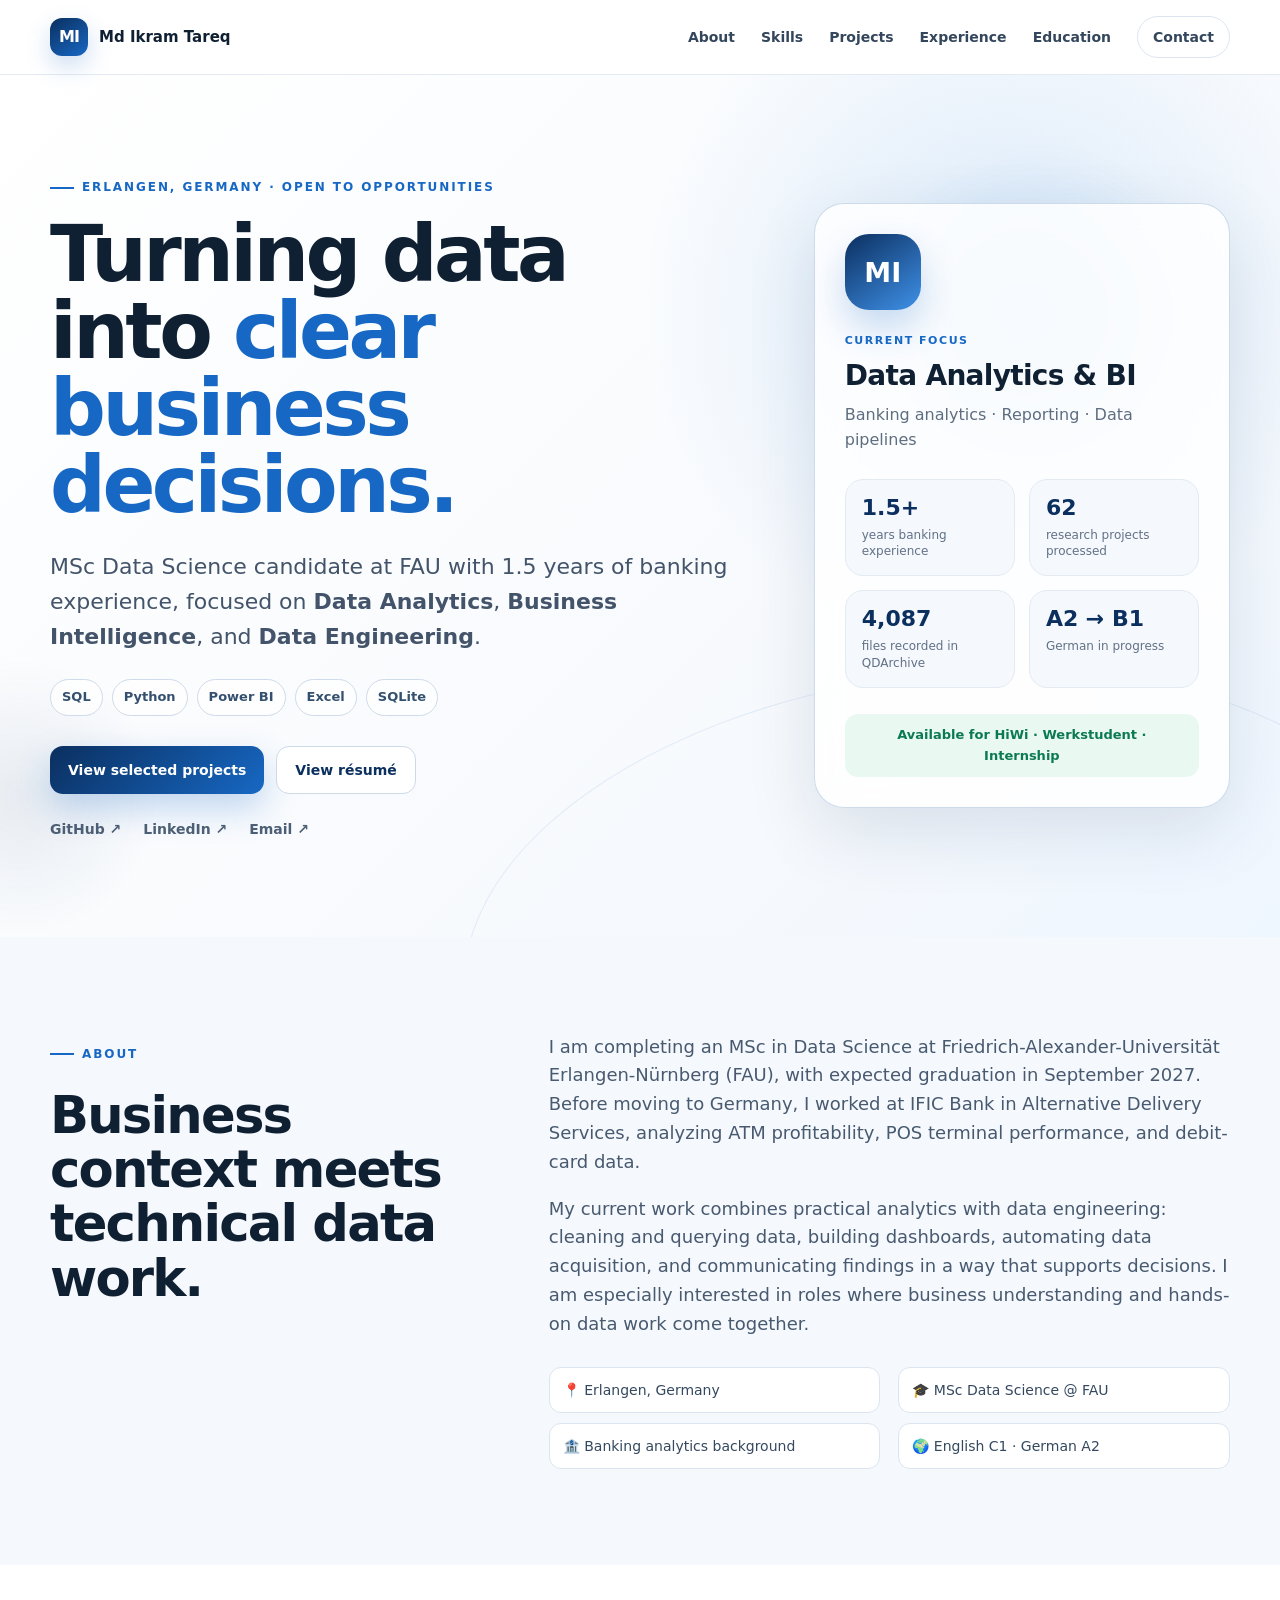
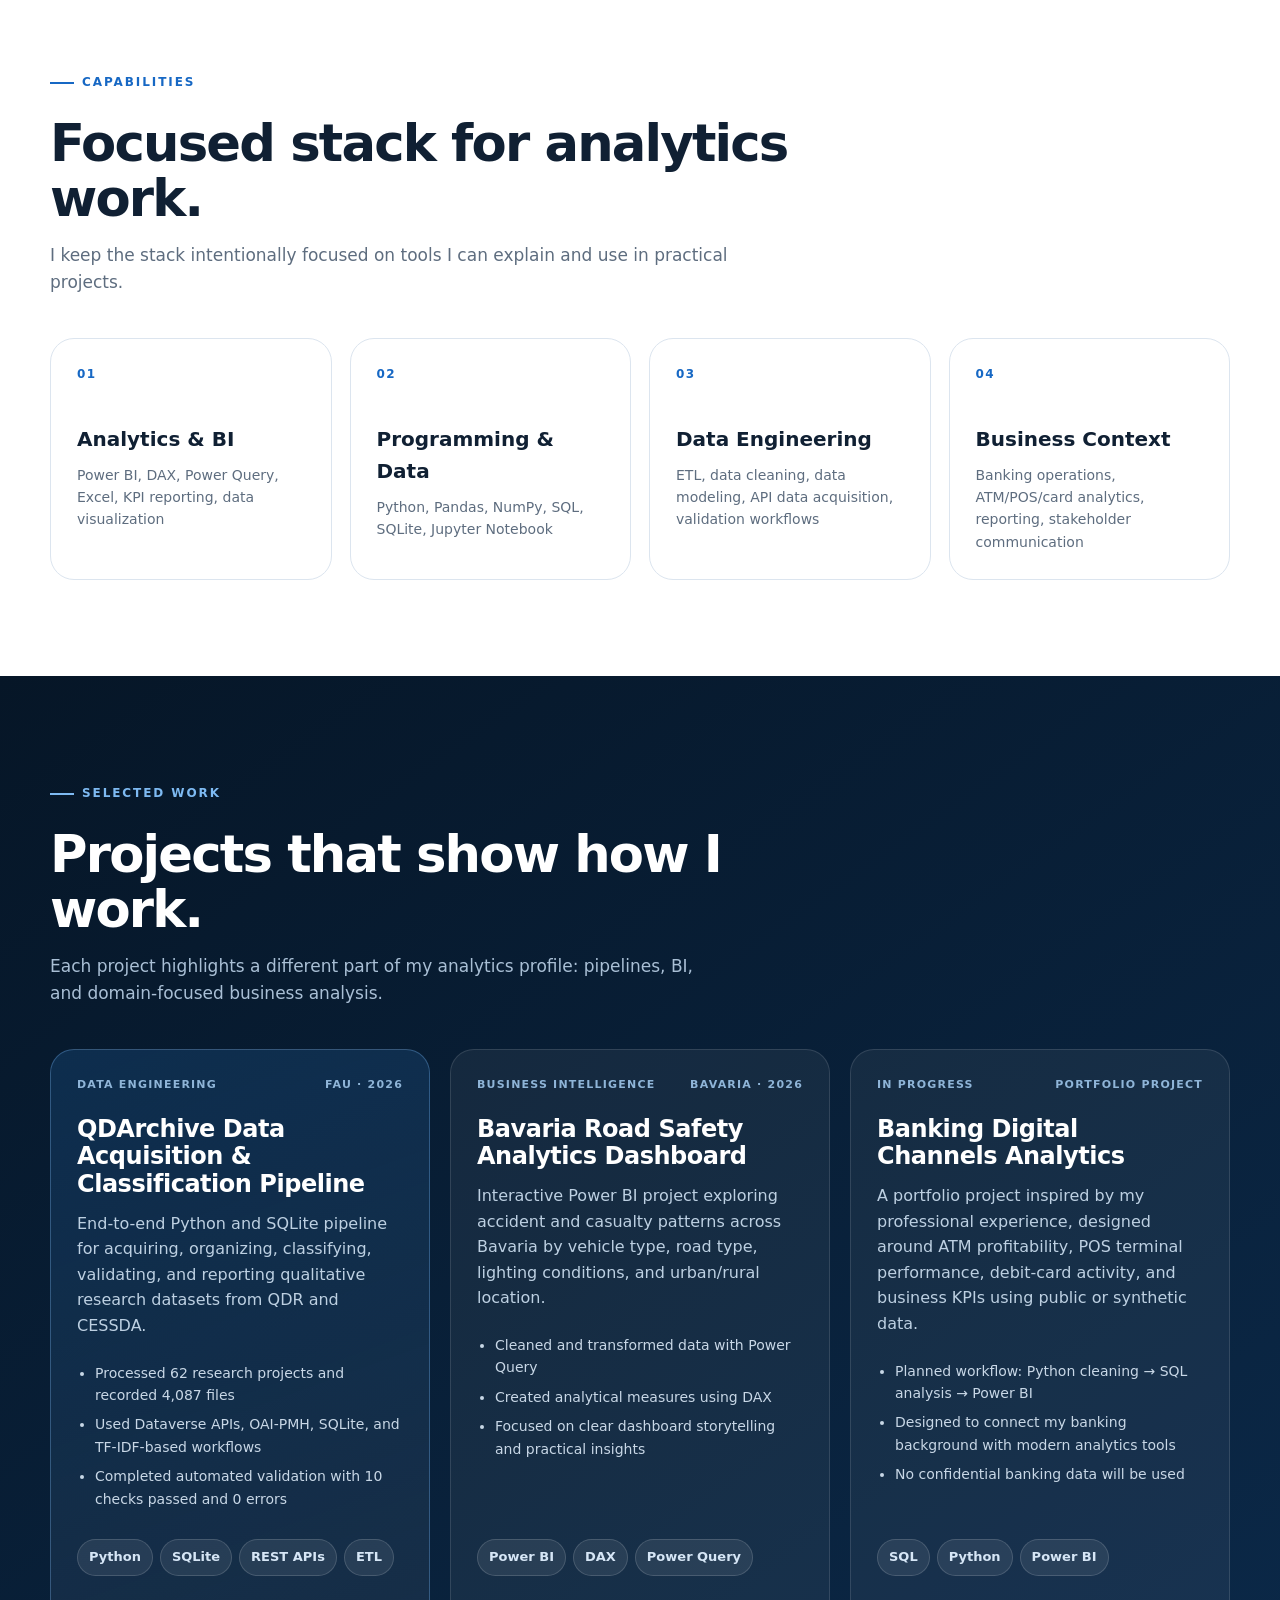
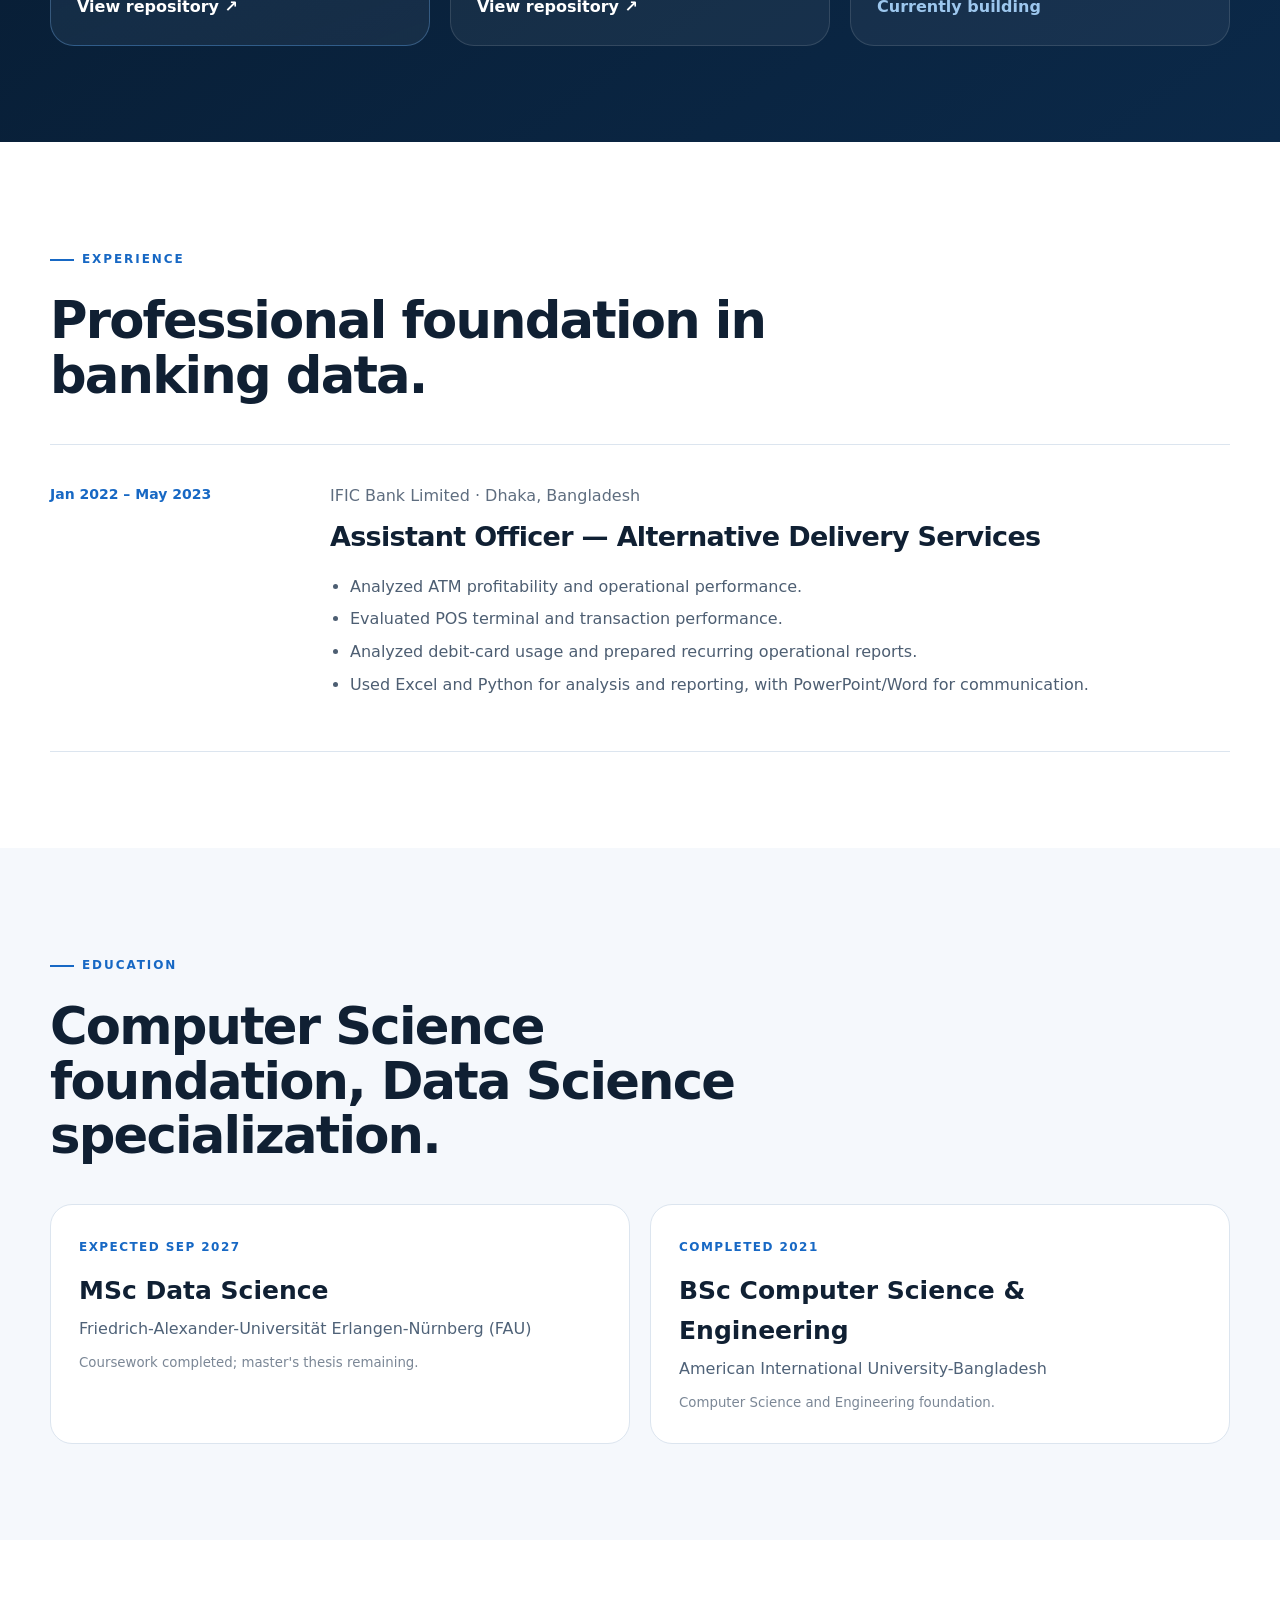
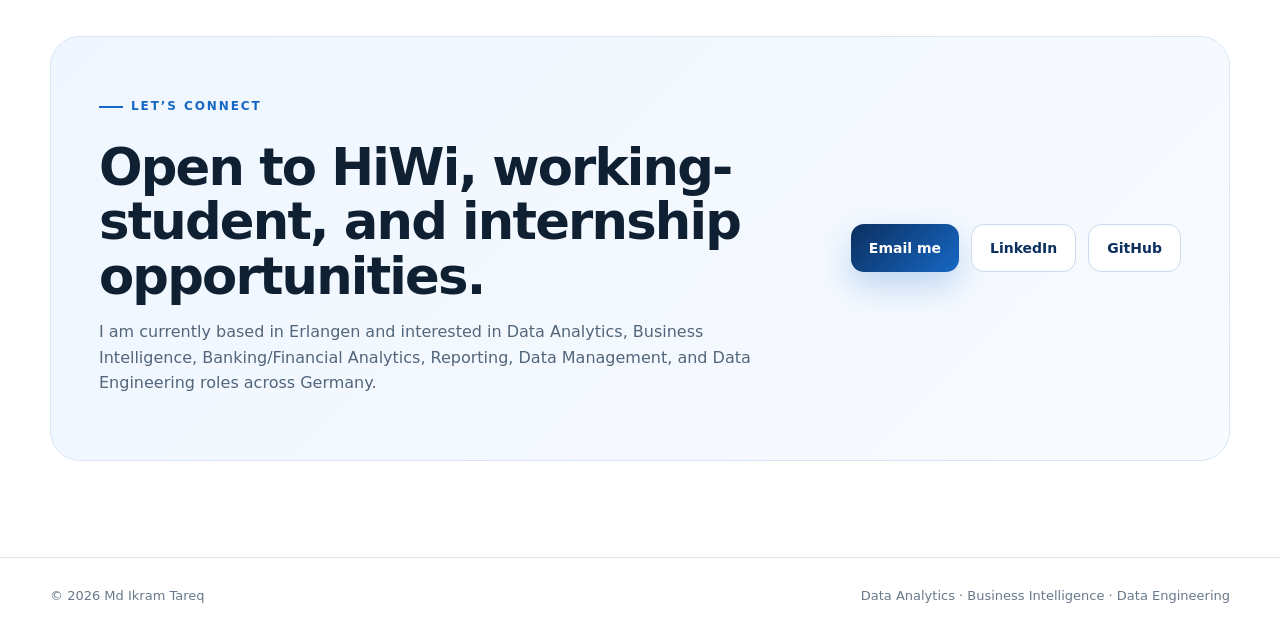
==== index.html @ 52c67f63 "Add files via upload" ====
<!doctype html>
<html lang="en">
<head>
  <meta charset="utf-8" />
  <meta name="viewport" content="width=device-width, initial-scale=1" />
  <meta name="theme-color" content="#0b3b78" />
  <meta name="description" content="Portfolio of Md Ikram Tareq — MSc Data Science candidate at FAU with banking analytics experience, focused on Data Analytics, Business Intelligence and Data Engineering." />
  <meta name="author" content="Md Ikram Tareq" />
  <meta name="keywords" content="Md Ikram Tareq, Data Analyst, Business Intelligence, Data Engineering, Power BI, Python, SQL, Banking Analytics, FAU Erlangen, Erlangen" />
  <meta property="og:title" content="Md Ikram Tareq | Data Analytics & Business Intelligence" />
  <meta property="og:description" content="MSc Data Science @ FAU | Banking analytics experience | SQL • Python • Power BI • Excel" />
  <meta property="og:type" content="website" />
  <meta property="og:image" content="assets/social-card.png" />
  <meta name="twitter:card" content="summary_large_image" />
  <meta name="twitter:title" content="Md Ikram Tareq | Data Analytics & Business Intelligence" />
  <meta name="twitter:description" content="MSc Data Science @ FAU | Banking analytics experience | SQL • Python • Power BI • Excel" />
  <title>Md Ikram Tareq | Data Analytics & Business Intelligence</title>
  <link rel="icon" href="assets/favicon.svg" type="image/svg+xml" />
  <link rel="stylesheet" href="styles.css" />
  <script type="application/ld+json">
  {
    "@context": "https://schema.org",
    "@type": "Person",
    "name": "Md Ikram Tareq",
    "jobTitle": "MSc Data Science Candidate",
    "address": {"@type":"PostalAddress","addressLocality":"Erlangen","addressCountry":"DE"},
    "alumniOf": [
      {"@type":"CollegeOrUniversity","name":"Friedrich-Alexander-Universität Erlangen-Nürnberg"},
      {"@type":"CollegeOrUniversity","name":"American International University-Bangladesh"}
    ],
    "sameAs": [
      "https://github.com/MD-IKRAM169",
      "https://www.linkedin.com/in/md-ikram-tareq-826168148/"
    ]
  }
  </script>
</head>
<body>
  <a class="skip-link" href="#main">Skip to content</a>

  <header class="site-header" id="top">
    <div class="container nav-wrap">
      <a class="brand" href="#top" aria-label="Home">
        <span class="brand-mark">MI</span>
        <span class="brand-text">Md Ikram Tareq</span>
      </a>
      <button class="menu-button" aria-expanded="false" aria-controls="site-nav" aria-label="Open navigation">Menu</button>
      <nav id="site-nav" class="site-nav" aria-label="Primary navigation">
        <a href="#about">About</a>
        <a href="#skills">Skills</a>
        <a href="#projects">Projects</a>
        <a href="#experience">Experience</a>
        <a href="#education">Education</a>
        <a class="nav-cta" href="#contact">Contact</a>
      </nav>
    </div>
  </header>

  <main id="main">
    <section class="hero section-pad">
      <div class="hero-orb hero-orb-one"></div>
      <div class="hero-orb hero-orb-two"></div>
      <div class="container hero-grid">
        <div class="hero-copy reveal">
          <div class="eyebrow">Erlangen, Germany · Open to opportunities</div>
          <h1>Turning data into <span class="accent-text">clear business decisions.</span></h1>
          <p class="hero-lead">
            MSc Data Science candidate at FAU with 1.5 years of banking experience, focused on
            <strong>Data Analytics</strong>, <strong>Business Intelligence</strong>, and <strong>Data Engineering</strong>.
          </p>
          <div class="hero-tags" aria-label="Core technologies">
            <span>SQL</span><span>Python</span><span>Power BI</span><span>Excel</span><span>SQLite</span>
          </div>
          <div class="hero-actions">
            <a class="button primary" href="#projects">View selected projects</a>
            <a class="button secondary" href="assets/MD_Ikram_Tareq_Resume.pdf" target="_blank" rel="noopener">View résumé</a>
          </div>
          <div class="hero-links">
            <a href="https://github.com/MD-IKRAM169" target="_blank" rel="noopener">GitHub ↗</a>
            <a href="https://www.linkedin.com/in/md-ikram-tareq-826168148/" target="_blank" rel="noopener">LinkedIn ↗</a>
            <a href="mailto:tareqmd783@gmail.com">Email ↗</a>
          </div>
        </div>

        <aside class="hero-card reveal" aria-label="Profile summary">
          <div class="monogram" aria-hidden="true">MI</div>
          <div>
            <p class="mini-label">Current focus</p>
            <h2>Data Analytics & BI</h2>
            <p>Banking analytics · Reporting · Data pipelines</p>
          </div>
          <div class="mini-grid">
            <div><span class="mini-number">1.5+</span><span>years banking experience</span></div>
            <div><span class="mini-number">62</span><span>research projects processed</span></div>
            <div><span class="mini-number">4,087</span><span>files recorded in QDArchive</span></div>
            <div><span class="mini-number">A2 → B1</span><span>German in progress</span></div>
          </div>
          <div class="availability">Available for HiWi · Werkstudent · Internship</div>
        </aside>
      </div>
    </section>

    <section id="about" class="section-pad section-soft">
      <div class="container split-grid">
        <div class="section-intro reveal">
          <p class="section-kicker">About</p>
          <h2>Business context meets technical data work.</h2>
        </div>
        <div class="about-copy reveal">
          <p>
            I am completing an MSc in Data Science at Friedrich-Alexander-Universität Erlangen-Nürnberg (FAU),
            with expected graduation in September 2027. Before moving to Germany, I worked at IFIC Bank in
            Alternative Delivery Services, analyzing ATM profitability, POS terminal performance, and debit-card data.
          </p>
          <p>
            My current work combines practical analytics with data engineering: cleaning and querying data,
            building dashboards, automating data acquisition, and communicating findings in a way that supports decisions.
            I am especially interested in roles where business understanding and hands-on data work come together.
          </p>
          <div class="about-points">
            <span>📍 Erlangen, Germany</span>
            <span>🎓 MSc Data Science @ FAU</span>
            <span>🏦 Banking analytics background</span>
            <span>🌍 English C1 · German A2</span>
          </div>
        </div>
      </div>
    </section>

    <section id="skills" class="section-pad">
      <div class="container">
        <div class="section-heading reveal">
          <p class="section-kicker">Capabilities</p>
          <h2>Focused stack for analytics work.</h2>
          <p>I keep the stack intentionally focused on tools I can explain and use in practical projects.</p>
        </div>
        <div class="skill-grid">
          <article class="skill-card reveal">
            <div class="skill-icon">01</div>
            <h3>Analytics & BI</h3>
            <p>Power BI, DAX, Power Query, Excel, KPI reporting, data visualization</p>
          </article>
          <article class="skill-card reveal">
            <div class="skill-icon">02</div>
            <h3>Programming & Data</h3>
            <p>Python, Pandas, NumPy, SQL, SQLite, Jupyter Notebook</p>
          </article>
          <article class="skill-card reveal">
            <div class="skill-icon">03</div>
            <h3>Data Engineering</h3>
            <p>ETL, data cleaning, data modeling, API data acquisition, validation workflows</p>
          </article>
          <article class="skill-card reveal">
            <div class="skill-icon">04</div>
            <h3>Business Context</h3>
            <p>Banking operations, ATM/POS/card analytics, reporting, stakeholder communication</p>
          </article>
        </div>
      </div>
    </section>

    <section id="projects" class="section-pad section-dark">
      <div class="container">
        <div class="section-heading light reveal">
          <p class="section-kicker">Selected work</p>
          <h2>Projects that show how I work.</h2>
          <p>Each project highlights a different part of my analytics profile: pipelines, BI, and domain-focused business analysis.</p>
        </div>
        <div class="project-grid">
          <article class="project-card featured reveal">
            <div class="project-topline"><span>Data Engineering</span><span>FAU · 2026</span></div>
            <h3>QDArchive Data Acquisition & Classification Pipeline</h3>
            <p>
              End-to-end Python and SQLite pipeline for acquiring, organizing, classifying, validating,
              and reporting qualitative research datasets from QDR and CESSDA.
            </p>
            <ul>
              <li>Processed 62 research projects and recorded 4,087 files</li>
              <li>Used Dataverse APIs, OAI-PMH, SQLite, and TF-IDF-based workflows</li>
              <li>Completed automated validation with 10 checks passed and 0 errors</li>
            </ul>
            <div class="tech-row"><span>Python</span><span>SQLite</span><span>REST APIs</span><span>ETL</span></div>
            <a class="project-link" href="https://github.com/MD-IKRAM169/Seeding-QDArchive_23158587" target="_blank" rel="noopener">View repository ↗</a>
          </article>

          <article class="project-card reveal">
            <div class="project-topline"><span>Business Intelligence</span><span>Bavaria · 2026</span></div>
            <h3>Bavaria Road Safety Analytics Dashboard</h3>
            <p>
              Interactive Power BI project exploring accident and casualty patterns across Bavaria by vehicle type,
              road type, lighting conditions, and urban/rural location.
            </p>
            <ul>
              <li>Cleaned and transformed data with Power Query</li>
              <li>Created analytical measures using DAX</li>
              <li>Focused on clear dashboard storytelling and practical insights</li>
            </ul>
            <div class="tech-row"><span>Power BI</span><span>DAX</span><span>Power Query</span></div>
            <a class="project-link" href="https://github.com/MD-IKRAM169/Bavaria-Road-Safety-Analytics-Dashboard" target="_blank" rel="noopener">View repository ↗</a>
          </article>

          <article class="project-card reveal">
            <div class="project-topline"><span>In progress</span><span>Portfolio project</span></div>
            <h3>Banking Digital Channels Analytics</h3>
            <p>
              A portfolio project inspired by my professional experience, designed around ATM profitability,
              POS terminal performance, debit-card activity, and business KPIs using public or synthetic data.
            </p>
            <ul>
              <li>Planned workflow: Python cleaning → SQL analysis → Power BI</li>
              <li>Designed to connect my banking background with modern analytics tools</li>
              <li>No confidential banking data will be used</li>
            </ul>
            <div class="tech-row"><span>SQL</span><span>Python</span><span>Power BI</span></div>
            <span class="project-status">Currently building</span>
          </article>
        </div>
      </div>
    </section>

    <section id="experience" class="section-pad">
      <div class="container">
        <div class="section-heading reveal">
          <p class="section-kicker">Experience</p>
          <h2>Professional foundation in banking data.</h2>
        </div>
        <div class="timeline">
          <article class="timeline-item reveal">
            <div class="timeline-date">Jan 2022 – May 2023</div>
            <div class="timeline-content">
              <p class="timeline-company">IFIC Bank Limited · Dhaka, Bangladesh</p>
              <h3>Assistant Officer — Alternative Delivery Services</h3>
              <ul>
                <li>Analyzed ATM profitability and operational performance.</li>
                <li>Evaluated POS terminal and transaction performance.</li>
                <li>Analyzed debit-card usage and prepared recurring operational reports.</li>
                <li>Used Excel and Python for analysis and reporting, with PowerPoint/Word for communication.</li>
              </ul>
            </div>
          </article>
        </div>
      </div>
    </section>

    <section id="education" class="section-pad section-soft">
      <div class="container">
        <div class="section-heading reveal">
          <p class="section-kicker">Education</p>
          <h2>Computer Science foundation, Data Science specialization.</h2>
        </div>
        <div class="education-grid">
          <article class="education-card reveal">
            <span class="edu-year">Expected Sep 2027</span>
            <h3>MSc Data Science</h3>
            <p>Friedrich-Alexander-Universität Erlangen-Nürnberg (FAU)</p>
            <small>Coursework completed; master's thesis remaining.</small>
          </article>
          <article class="education-card reveal">
            <span class="edu-year">Completed 2021</span>
            <h3>BSc Computer Science & Engineering</h3>
            <p>American International University-Bangladesh</p>
            <small>Computer Science and Engineering foundation.</small>
          </article>
        </div>
      </div>
    </section>

    <section id="contact" class="section-pad contact-section">
      <div class="container contact-card reveal">
        <div>
          <p class="section-kicker">Let’s connect</p>
          <h2>Open to HiWi, working-student, and internship opportunities.</h2>
          <p>
            I am currently based in Erlangen and interested in Data Analytics, Business Intelligence,
            Banking/Financial Analytics, Reporting, Data Management, and Data Engineering roles across Germany.
          </p>
        </div>
        <div class="contact-actions">
          <a class="button primary" href="mailto:tareqmd783@gmail.com">Email me</a>
          <a class="button secondary" href="https://www.linkedin.com/in/md-ikram-tareq-826168148/" target="_blank" rel="noopener">LinkedIn</a>
          <a class="button secondary" href="https://github.com/MD-IKRAM169" target="_blank" rel="noopener">GitHub</a>
        </div>
      </div>
    </section>
  </main>

  <footer class="site-footer">
    <div class="container footer-wrap">
      <span>© <span id="year"></span> Md Ikram Tareq</span>
      <span>Data Analytics · Business Intelligence · Data Engineering</span>
    </div>
  </footer>

  <script src="script.js"></script>
</body>
</html>
---- styles.css ----
:root {
  --navy: #0b2f5f;
  --blue: #1768c4;
  --blue-2: #3f91e8;
  --ink: #102033;
  --muted: #5e6d7f;
  --line: #dce5ef;
  --soft: #f5f8fc;
  --white: #ffffff;
  --dark: #071a2e;
  --dark-2: #0d2745;
  --success: #0b7a53;
  --shadow: 0 24px 70px rgba(19, 53, 91, 0.12);
  --radius: 24px;
  --container: 1180px;
}

* { box-sizing: border-box; }
html { scroll-behavior: smooth; }
body {
  margin: 0;
  color: var(--ink);
  background: var(--white);
  font-family: Inter, ui-sans-serif, system-ui, -apple-system, BlinkMacSystemFont, "Segoe UI", sans-serif;
  line-height: 1.6;
  -webkit-font-smoothing: antialiased;
}
a { color: inherit; }
img { max-width: 100%; }
button, a { -webkit-tap-highlight-color: transparent; }

.skip-link {
  position: fixed;
  left: 12px;
  top: -80px;
  z-index: 9999;
  background: var(--dark);
  color: white;
  padding: 10px 14px;
  border-radius: 8px;
  text-decoration: none;
}
.skip-link:focus { top: 12px; }

.container {
  width: min(var(--container), calc(100% - 40px));
  margin: 0 auto;
}
.section-pad { padding: 96px 0; }
.section-soft { background: var(--soft); }
.section-dark { background: linear-gradient(145deg, #061627 0%, #0b2949 100%); color: white; }

.site-header {
  position: sticky;
  top: 0;
  z-index: 100;
  background: rgba(255,255,255,.88);
  backdrop-filter: blur(18px);
  border-bottom: 1px solid rgba(220,229,239,.78);
}
.nav-wrap {
  min-height: 74px;
  display: flex;
  align-items: center;
  justify-content: space-between;
  gap: 28px;
}
.brand { display: inline-flex; align-items: center; gap: 11px; text-decoration: none; font-weight: 760; }
.brand-mark {
  width: 38px;
  height: 38px;
  display: grid;
  place-items: center;
  color: white;
  border-radius: 12px;
  background: linear-gradient(145deg, var(--navy), var(--blue));
  box-shadow: 0 10px 24px rgba(23,104,196,.22);
  letter-spacing: -1px;
}
.brand-text { font-size: 15px; }
.site-nav { display: flex; align-items: center; gap: 26px; }
.site-nav a { text-decoration: none; font-size: 14px; font-weight: 650; color: #33465c; }
.site-nav a:hover { color: var(--blue); }
.nav-cta { border: 1px solid var(--line); border-radius: 999px; padding: 9px 15px; background: white; }
.menu-button { display: none; }

.hero {
  min-height: 690px;
  display: flex;
  align-items: center;
  position: relative;
  overflow: hidden;
  background:
    radial-gradient(circle at 78% 26%, rgba(83,158,230,.18), transparent 30%),
    linear-gradient(135deg, #ffffff 0%, #f6f9fd 72%, #eef6ff 100%);
}
.hero::after {
  content: "";
  position: absolute;
  inset: auto -10% -260px 36%;
  height: 520px;
  border-radius: 50%;
  border: 1px solid rgba(23,104,196,.10);
  transform: rotate(-8deg);
}
.hero-orb { position: absolute; border-radius: 999px; filter: blur(1px); pointer-events: none; }
.hero-orb-one { width: 380px; height: 380px; right: 4%; top: 6%; background: radial-gradient(circle, rgba(49,137,224,.12), transparent 65%); }
.hero-orb-two { width: 280px; height: 280px; left: -120px; bottom: 0; background: radial-gradient(circle, rgba(11,47,95,.08), transparent 70%); }
.hero-grid { display: grid; grid-template-columns: minmax(0, 1.25fr) minmax(320px, .75fr); gap: 70px; align-items: center; position: relative; z-index: 2; }
.eyebrow, .section-kicker {
  display: inline-flex;
  align-items: center;
  gap: 8px;
  color: var(--blue);
  text-transform: uppercase;
  letter-spacing: .16em;
  font-size: 12px;
  font-weight: 800;
}
.eyebrow::before, .section-kicker::before {
  content: "";
  width: 24px;
  height: 2px;
  background: currentColor;
}
.hero h1 {
  font-size: clamp(46px, 6.1vw, 84px);
  line-height: .99;
  letter-spacing: -.045em;
  margin: 18px 0 24px;
  max-width: 850px;
}
.accent-text { color: var(--blue); }
.hero-lead { font-size: clamp(18px, 2vw, 22px); color: #43546a; max-width: 780px; margin: 0 0 25px; }
.hero-tags { display: flex; flex-wrap: wrap; gap: 9px; margin: 0 0 30px; }
.hero-tags span, .tech-row span {
  border: 1px solid #cfdbea;
  background: rgba(255,255,255,.78);
  color: #34506f;
  padding: 7px 11px;
  border-radius: 999px;
  font-size: 13px;
  font-weight: 700;
}
.hero-actions, .contact-actions { display: flex; flex-wrap: wrap; gap: 12px; }
.button {
  display: inline-flex;
  align-items: center;
  justify-content: center;
  min-height: 48px;
  padding: 0 18px;
  border-radius: 13px;
  text-decoration: none;
  font-weight: 760;
  font-size: 14px;
  transition: transform .2s ease, box-shadow .2s ease, background .2s ease;
}
.button:hover { transform: translateY(-2px); }
.button.primary { background: linear-gradient(135deg, var(--navy), var(--blue)); color: white; box-shadow: 0 14px 34px rgba(23,104,196,.26); }
.button.secondary { background: white; color: var(--navy); border: 1px solid #ccdae9; }
.hero-links { display: flex; flex-wrap: wrap; gap: 22px; margin-top: 24px; }
.hero-links a { color: #4c5f75; text-decoration: none; font-size: 14px; font-weight: 700; }
.hero-links a:hover { color: var(--blue); }

.hero-card {
  background: rgba(255,255,255,.84);
  border: 1px solid rgba(202,217,233,.95);
  border-radius: 30px;
  padding: 30px;
  box-shadow: var(--shadow);
  backdrop-filter: blur(18px);
}
.monogram {
  width: 76px;
  height: 76px;
  border-radius: 24px;
  display: grid;
  place-items: center;
  color: white;
  font-size: 27px;
  font-weight: 850;
  background: linear-gradient(145deg, var(--navy), var(--blue-2));
  box-shadow: 0 18px 36px rgba(23,104,196,.24);
  margin-bottom: 22px;
}
.mini-label { color: var(--blue); text-transform: uppercase; letter-spacing: .14em; font-size: 11px; font-weight: 820; margin: 0; }
.hero-card h2 { font-size: 28px; letter-spacing: -.025em; margin: 4px 0 3px; }
.hero-card > div > p:not(.mini-label) { margin: 0; color: var(--muted); }
.mini-grid { display: grid; grid-template-columns: 1fr 1fr; gap: 14px; margin: 26px 0; }
.mini-grid > div { padding: 16px; border-radius: 18px; background: #f5f8fc; border: 1px solid #e3eaf2; }
.mini-number { display: block; color: var(--navy); font-size: 22px; font-weight: 850; line-height: 1.1; margin-bottom: 7px; }
.mini-grid span:last-child { display: block; color: #617186; font-size: 12px; line-height: 1.35; }
.availability { padding: 11px 14px; border-radius: 13px; background: #eaf8f2; color: var(--success); font-size: 13px; font-weight: 760; text-align: center; }

.split-grid { display: grid; grid-template-columns: .75fr 1.25fr; gap: 90px; align-items: start; }
.section-intro h2, .section-heading h2, .contact-card h2 {
  font-size: clamp(34px, 4vw, 54px);
  line-height: 1.06;
  letter-spacing: -.035em;
  margin: 12px 0 0;
}
.about-copy { font-size: 18px; color: #485a70; }
.about-copy p { margin: 0 0 18px; }
.about-points { display: grid; grid-template-columns: 1fr 1fr; gap: 10px 18px; margin-top: 28px; }
.about-points span { padding: 11px 13px; background: white; border: 1px solid var(--line); border-radius: 12px; color: #34485f; font-size: 14px; }

.section-heading { max-width: 760px; margin-bottom: 42px; }
.section-heading > p:not(.section-kicker) { color: var(--muted); font-size: 17px; max-width: 680px; }
.section-heading.light > p:not(.section-kicker) { color: #a9bfd5; }
.section-heading.light .section-kicker { color: #7ebaf2; }
.skill-grid { display: grid; grid-template-columns: repeat(4, 1fr); gap: 18px; }
.skill-card { padding: 26px; border: 1px solid var(--line); border-radius: var(--radius); background: white; transition: transform .22s ease, box-shadow .22s ease; }
.skill-card:hover { transform: translateY(-5px); box-shadow: 0 18px 42px rgba(32,67,105,.10); }
.skill-icon { color: var(--blue); font-size: 12px; font-weight: 850; letter-spacing: .12em; margin-bottom: 38px; }
.skill-card h3 { margin: 0 0 9px; font-size: 20px; }
.skill-card p { margin: 0; color: var(--muted); font-size: 14px; }

.project-grid { display: grid; grid-template-columns: repeat(3, 1fr); gap: 20px; }
.project-card { display: flex; flex-direction: column; min-height: 540px; background: rgba(255,255,255,.055); border: 1px solid rgba(255,255,255,.12); border-radius: 24px; padding: 26px; }
.project-card.featured { background: linear-gradient(160deg, rgba(35,110,184,.23), rgba(255,255,255,.055)); border-color: rgba(121,184,244,.32); }
.project-topline { display: flex; justify-content: space-between; gap: 20px; color: #8fb5d8; font-size: 11px; text-transform: uppercase; letter-spacing: .11em; font-weight: 800; }
.project-card h3 { font-size: 24px; line-height: 1.15; letter-spacing: -.02em; margin: 22px 0 12px; }
.project-card p { color: #bdd0e2; margin: 0 0 16px; }
.project-card ul { padding-left: 18px; color: #c8d7e6; margin: 0 0 22px; font-size: 14px; }
.project-card li { margin: 7px 0; }
.tech-row { display: flex; flex-wrap: wrap; gap: 7px; margin-top: auto; margin-bottom: 18px; }
.tech-row span { background: rgba(255,255,255,.08); color: #d6e6f6; border-color: rgba(255,255,255,.15); }
.project-link { color: white; font-weight: 800; text-decoration: none; }
.project-link:hover { color: #86c3ff; }
.project-status { color: #9dc7ee; font-weight: 750; }

.timeline { border-top: 1px solid var(--line); }
.timeline-item { display: grid; grid-template-columns: 230px 1fr; gap: 50px; padding: 38px 0; border-bottom: 1px solid var(--line); }
.timeline-date { color: var(--blue); font-weight: 800; font-size: 14px; }
.timeline-company { color: var(--muted); margin: 0 0 6px; }
.timeline-content h3 { font-size: 27px; margin: 0 0 14px; letter-spacing: -.025em; }
.timeline-content ul { color: #4d5e72; padding-left: 20px; }
.timeline-content li { margin: 7px 0; }

.education-grid { display: grid; grid-template-columns: 1fr 1fr; gap: 20px; }
.education-card { padding: 28px; border-radius: 22px; border: 1px solid var(--line); background: white; }
.edu-year { color: var(--blue); font-size: 12px; text-transform: uppercase; letter-spacing: .12em; font-weight: 850; }
.education-card h3 { font-size: 25px; margin: 12px 0 5px; }
.education-card p { margin: 0 0 8px; color: #4f6278; }
.education-card small { color: #7b8796; }

.contact-section { background: white; }
.contact-card { display: grid; grid-template-columns: 1.3fr .7fr; gap: 50px; align-items: center; padding: 48px; border-radius: 30px; background: linear-gradient(135deg, #eff6ff 0%, #f8fbff 100%); border: 1px solid #d8e6f5; }
.contact-card p:not(.section-kicker) { color: #52657a; max-width: 760px; }
.contact-actions { justify-content: flex-end; }

.site-footer { border-top: 1px solid var(--line); padding: 28px 0; color: #69798a; font-size: 13px; }
.footer-wrap { display: flex; justify-content: space-between; gap: 20px; }

.reveal { opacity: 0; transform: translateY(18px); transition: opacity .65s ease, transform .65s ease; }
.reveal.visible { opacity: 1; transform: translateY(0); }

@media (prefers-reduced-motion: reduce) {
  html { scroll-behavior: auto; }
  .reveal { opacity: 1; transform: none; transition: none; }
  .button, .skill-card { transition: none; }
}

@media (max-width: 980px) {
  .hero { min-height: auto; }
  .hero-grid, .split-grid, .contact-card { grid-template-columns: 1fr; }
  .hero-grid { gap: 42px; }
  .split-grid { gap: 30px; }
  .skill-grid { grid-template-columns: 1fr 1fr; }
  .project-grid { grid-template-columns: 1fr; }
  .project-card { min-height: auto; }
  .timeline-item { grid-template-columns: 1fr; gap: 8px; }
  .contact-actions { justify-content: flex-start; }
}

@media (max-width: 780px) {
  .section-pad { padding: 72px 0; }
  .brand-text { display: none; }
  .menu-button {
    display: inline-flex;
    border: 1px solid var(--line);
    background: white;
    color: var(--navy);
    border-radius: 11px;
    padding: 9px 12px;
    font-weight: 750;
  }
  .site-nav {
    position: absolute;
    top: 74px;
    left: 20px;
    right: 20px;
    display: none;
    flex-direction: column;
    align-items: stretch;
    gap: 0;
    background: white;
    border: 1px solid var(--line);
    border-radius: 18px;
    box-shadow: var(--shadow);
    padding: 9px;
  }
  .site-nav.open { display: flex; }
  .site-nav a { padding: 11px 12px; }
  .nav-cta { border: 0; background: #f1f6fb; }
  .hero h1 { font-size: clamp(44px, 14vw, 68px); }
  .mini-grid, .about-points, .education-grid { grid-template-columns: 1fr; }
  .skill-grid { grid-template-columns: 1fr; }
  .contact-card { padding: 32px 24px; }
  .footer-wrap { flex-direction: column; }
}
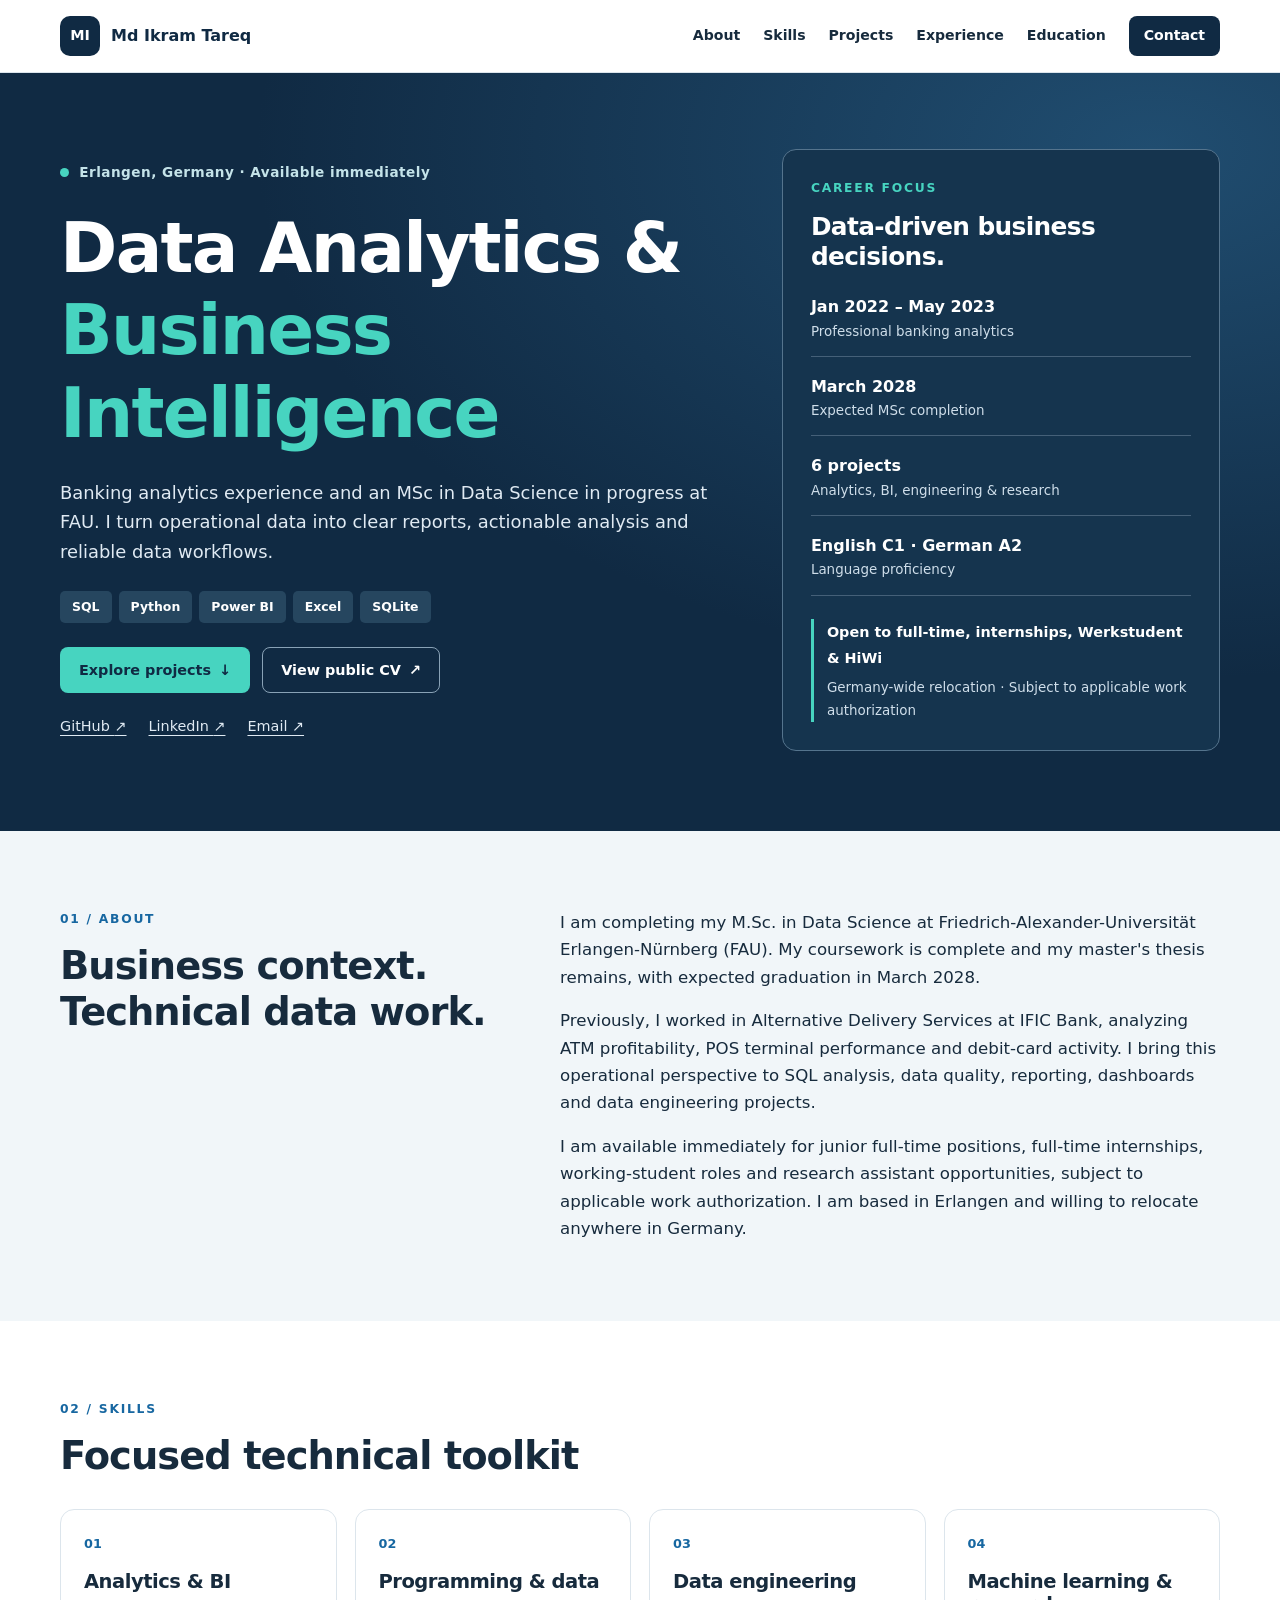
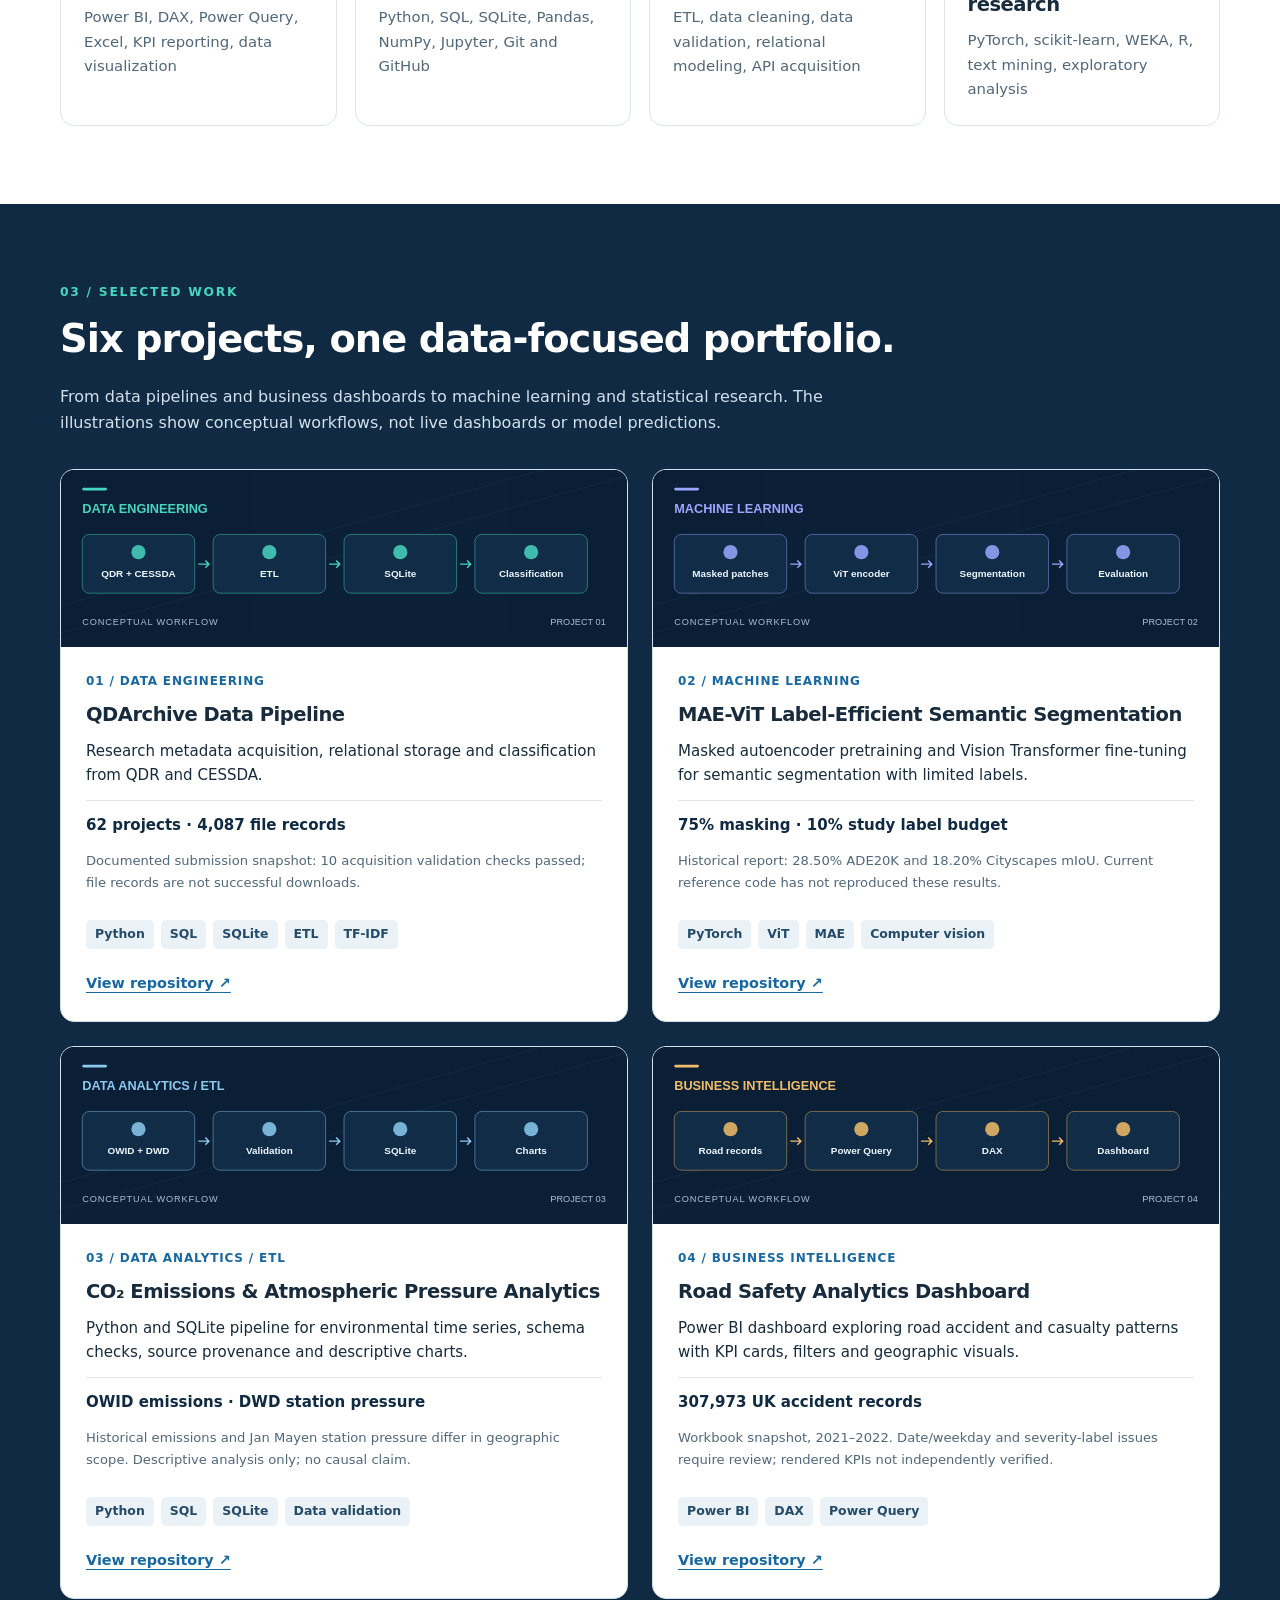
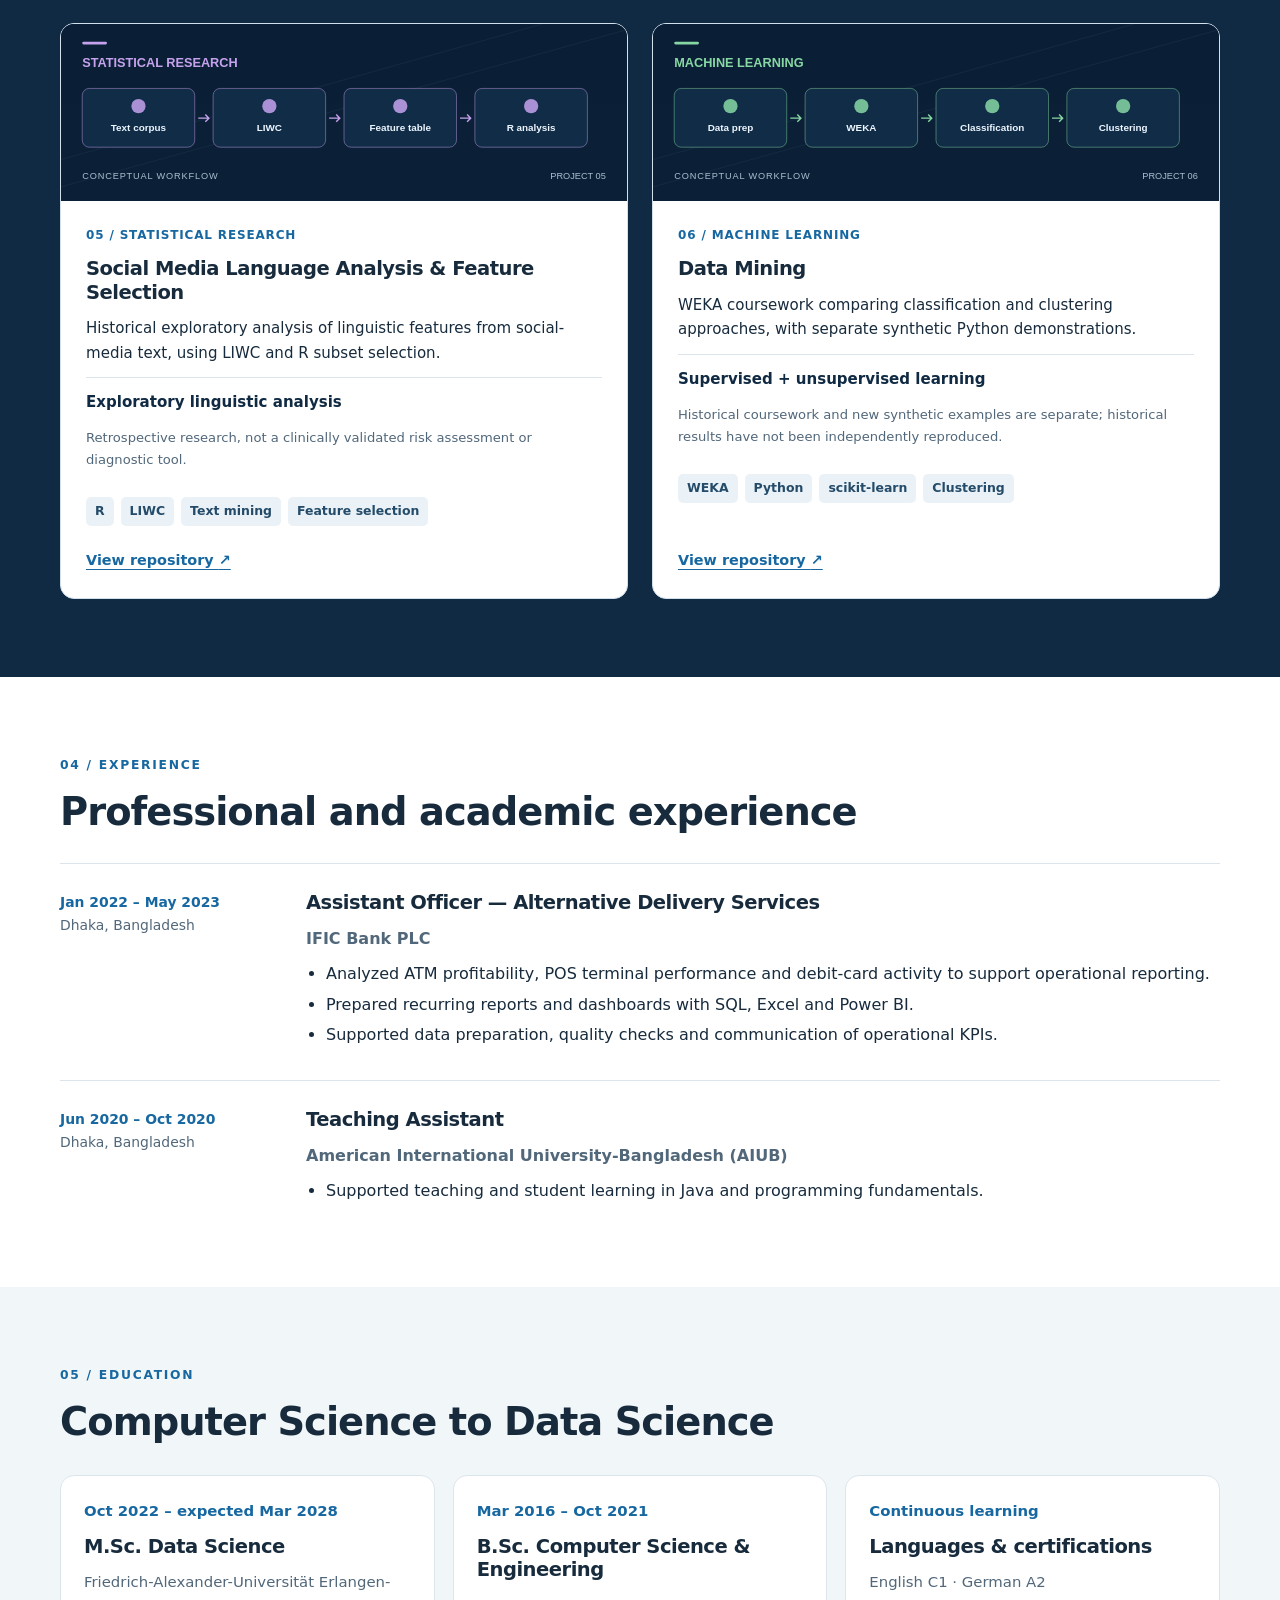
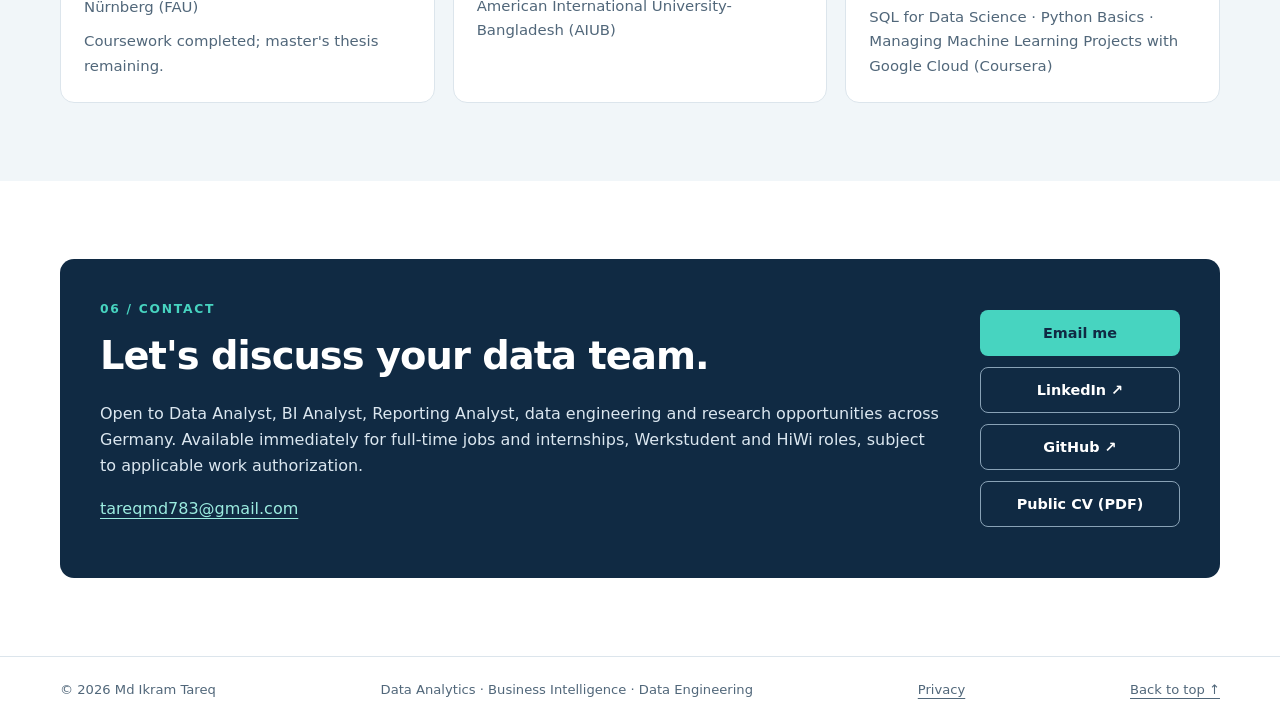
==== commit 5bf83a04: "Update portfolio website" ====
--- a/index.html
+++ b/index.html
@@ -1,296 +1,366 @@
 <!doctype html>
 <html lang="en">
 <head>
-  <meta charset="utf-8" />
-  <meta name="viewport" content="width=device-width, initial-scale=1" />
-  <meta name="theme-color" content="#0b3b78" />
-  <meta name="description" content="Portfolio of Md Ikram Tareq — MSc Data Science candidate at FAU with banking analytics experience, focused on Data Analytics, Business Intelligence and Data Engineering." />
-  <meta name="author" content="Md Ikram Tareq" />
-  <meta name="keywords" content="Md Ikram Tareq, Data Analyst, Business Intelligence, Data Engineering, Power BI, Python, SQL, Banking Analytics, FAU Erlangen, Erlangen" />
-  <meta property="og:title" content="Md Ikram Tareq | Data Analytics & Business Intelligence" />
-  <meta property="og:description" content="MSc Data Science @ FAU | Banking analytics experience | SQL • Python • Power BI • Excel" />
-  <meta property="og:type" content="website" />
-  <meta property="og:image" content="assets/social-card.png" />
-  <meta name="twitter:card" content="summary_large_image" />
-  <meta name="twitter:title" content="Md Ikram Tareq | Data Analytics & Business Intelligence" />
-  <meta name="twitter:description" content="MSc Data Science @ FAU | Banking analytics experience | SQL • Python • Power BI • Excel" />
-  <title>Md Ikram Tareq | Data Analytics & Business Intelligence</title>
-  <link rel="icon" href="assets/favicon.svg" type="image/svg+xml" />
-  <link rel="stylesheet" href="styles.css" />
-  <script type="application/ld+json">
-  {
-    "@context": "https://schema.org",
-    "@type": "Person",
-    "name": "Md Ikram Tareq",
-    "jobTitle": "MSc Data Science Candidate",
-    "address": {"@type":"PostalAddress","addressLocality":"Erlangen","addressCountry":"DE"},
-    "alumniOf": [
-      {"@type":"CollegeOrUniversity","name":"Friedrich-Alexander-Universität Erlangen-Nürnberg"},
-      {"@type":"CollegeOrUniversity","name":"American International University-Bangladesh"}
-    ],
-    "sameAs": [
-      "https://github.com/MD-IKRAM169",
-      "https://www.linkedin.com/in/md-ikram-tareq-826168148/"
-    ]
-  }
-  </script>
+<meta charset="utf-8">
+<meta name="viewport" content="width=device-width, initial-scale=1">
+<meta name="theme-color" content="#102a43">
+<meta name="description" content="Md Ikram Tareq — Data Analytics and Business Intelligence portfolio. MSc Data Science candidate at FAU with banking analytics experience in SQL, Python, Power BI and Excel. Based in Erlangen, open to opportunities across Germany.">
+<meta name="author" content="Md Ikram Tareq">
+<link rel="canonical" href="https://md-ikram169.github.io/">
+<meta property="og:title" content="Md Ikram Tareq | Data Analytics &amp; Business Intelligence">
+<meta property="og:description" content="Banking analytics experience · MSc Data Science at FAU · SQL, Python, Power BI and Excel">
+<meta property="og:type" content="website">
+<meta property="og:url" content="https://md-ikram169.github.io/">
+<meta property="og:image" content="https://md-ikram169.github.io/assets/social-card.png">
+<meta property="og:image:width" content="1200">
+<meta property="og:image:height" content="630">
+<meta name="twitter:card" content="summary_large_image">
+<meta name="twitter:title" content="Md Ikram Tareq | Data Analytics &amp; Business Intelligence">
+<meta name="twitter:description" content="Banking analytics experience · MSc Data Science at FAU">
+<meta name="twitter:image" content="https://md-ikram169.github.io/assets/social-card.png">
+<title>Md Ikram Tareq | Data Analytics &amp; Business Intelligence</title>
+<link rel="icon" href="assets/favicon.svg" type="image/svg+xml">
+<link rel="stylesheet" href="styles.css">
+<script defer src="script.js">
+</script>
+<script type="application/ld+json">{"@context": "https://schema.org", "@type": "Person", "name": "Md Ikram Tareq", "url": "https://md-ikram169.github.io/", "jobTitle": "MSc Data Science candidate", "address": {"@type": "PostalAddress", "addressLocality": "Erlangen", "addressCountry": "DE"}, "sameAs": ["https://github.com/MD-IKRAM169", "https://www.linkedin.com/in/md-ikram-tareq/"], "knowsAbout": ["Data analytics", "Business intelligence", "SQL", "Python", "Power BI", "Data engineering"]}</script>
 </head>
 <body>
-  <a class="skip-link" href="#main">Skip to content</a>
-
-  <header class="site-header" id="top">
-    <div class="container nav-wrap">
-      <a class="brand" href="#top" aria-label="Home">
-        <span class="brand-mark">MI</span>
-        <span class="brand-text">Md Ikram Tareq</span>
-      </a>
-      <button class="menu-button" aria-expanded="false" aria-controls="site-nav" aria-label="Open navigation">Menu</button>
-      <nav id="site-nav" class="site-nav" aria-label="Primary navigation">
-        <a href="#about">About</a>
-        <a href="#skills">Skills</a>
-        <a href="#projects">Projects</a>
-        <a href="#experience">Experience</a>
-        <a href="#education">Education</a>
-        <a class="nav-cta" href="#contact">Contact</a>
-      </nav>
-    </div>
-  </header>
-
-  <main id="main">
-    <section class="hero section-pad">
-      <div class="hero-orb hero-orb-one"></div>
-      <div class="hero-orb hero-orb-two"></div>
-      <div class="container hero-grid">
-        <div class="hero-copy reveal">
-          <div class="eyebrow">Erlangen, Germany · Open to opportunities</div>
-          <h1>Turning data into <span class="accent-text">clear business decisions.</span></h1>
-          <p class="hero-lead">
-            MSc Data Science candidate at FAU with 1.5 years of banking experience, focused on
-            <strong>Data Analytics</strong>, <strong>Business Intelligence</strong>, and <strong>Data Engineering</strong>.
-          </p>
-          <div class="hero-tags" aria-label="Core technologies">
-            <span>SQL</span><span>Python</span><span>Power BI</span><span>Excel</span><span>SQLite</span>
-          </div>
-          <div class="hero-actions">
-            <a class="button primary" href="#projects">View selected projects</a>
-            <a class="button secondary" href="assets/MD_Ikram_Tareq_Resume.pdf" target="_blank" rel="noopener">View résumé</a>
-          </div>
-          <div class="hero-links">
-            <a href="https://github.com/MD-IKRAM169" target="_blank" rel="noopener">GitHub ↗</a>
-            <a href="https://www.linkedin.com/in/md-ikram-tareq-826168148/" target="_blank" rel="noopener">LinkedIn ↗</a>
-            <a href="mailto:tareqmd783@gmail.com">Email ↗</a>
-          </div>
-        </div>
-
-        <aside class="hero-card reveal" aria-label="Profile summary">
-          <div class="monogram" aria-hidden="true">MI</div>
-          <div>
-            <p class="mini-label">Current focus</p>
-            <h2>Data Analytics & BI</h2>
-            <p>Banking analytics · Reporting · Data pipelines</p>
-          </div>
-          <div class="mini-grid">
-            <div><span class="mini-number">1.5+</span><span>years banking experience</span></div>
-            <div><span class="mini-number">62</span><span>research projects processed</span></div>
-            <div><span class="mini-number">4,087</span><span>files recorded in QDArchive</span></div>
-            <div><span class="mini-number">A2 → B1</span><span>German in progress</span></div>
-          </div>
-          <div class="availability">Available for HiWi · Werkstudent · Internship</div>
-        </aside>
-      </div>
-    </section>
-
-    <section id="about" class="section-pad section-soft">
-      <div class="container split-grid">
-        <div class="section-intro reveal">
-          <p class="section-kicker">About</p>
-          <h2>Business context meets technical data work.</h2>
-        </div>
-        <div class="about-copy reveal">
-          <p>
-            I am completing an MSc in Data Science at Friedrich-Alexander-Universität Erlangen-Nürnberg (FAU),
-            with expected graduation in September 2027. Before moving to Germany, I worked at IFIC Bank in
-            Alternative Delivery Services, analyzing ATM profitability, POS terminal performance, and debit-card data.
-          </p>
-          <p>
-            My current work combines practical analytics with data engineering: cleaning and querying data,
-            building dashboards, automating data acquisition, and communicating findings in a way that supports decisions.
-            I am especially interested in roles where business understanding and hands-on data work come together.
-          </p>
-          <div class="about-points">
-            <span>📍 Erlangen, Germany</span>
-            <span>🎓 MSc Data Science @ FAU</span>
-            <span>🏦 Banking analytics background</span>
-            <span>🌍 English C1 · German A2</span>
-          </div>
-        </div>
-      </div>
-    </section>
-
-    <section id="skills" class="section-pad">
-      <div class="container">
-        <div class="section-heading reveal">
-          <p class="section-kicker">Capabilities</p>
-          <h2>Focused stack for analytics work.</h2>
-          <p>I keep the stack intentionally focused on tools I can explain and use in practical projects.</p>
-        </div>
-        <div class="skill-grid">
-          <article class="skill-card reveal">
-            <div class="skill-icon">01</div>
-            <h3>Analytics & BI</h3>
-            <p>Power BI, DAX, Power Query, Excel, KPI reporting, data visualization</p>
-          </article>
-          <article class="skill-card reveal">
-            <div class="skill-icon">02</div>
-            <h3>Programming & Data</h3>
-            <p>Python, Pandas, NumPy, SQL, SQLite, Jupyter Notebook</p>
-          </article>
-          <article class="skill-card reveal">
-            <div class="skill-icon">03</div>
-            <h3>Data Engineering</h3>
-            <p>ETL, data cleaning, data modeling, API data acquisition, validation workflows</p>
-          </article>
-          <article class="skill-card reveal">
-            <div class="skill-icon">04</div>
-            <h3>Business Context</h3>
-            <p>Banking operations, ATM/POS/card analytics, reporting, stakeholder communication</p>
-          </article>
-        </div>
-      </div>
-    </section>
-
-    <section id="projects" class="section-pad section-dark">
-      <div class="container">
-        <div class="section-heading light reveal">
-          <p class="section-kicker">Selected work</p>
-          <h2>Projects that show how I work.</h2>
-          <p>Each project highlights a different part of my analytics profile: pipelines, BI, and domain-focused business analysis.</p>
-        </div>
-        <div class="project-grid">
-          <article class="project-card featured reveal">
-            <div class="project-topline"><span>Data Engineering</span><span>FAU · 2026</span></div>
-            <h3>QDArchive Data Acquisition & Classification Pipeline</h3>
-            <p>
-              End-to-end Python and SQLite pipeline for acquiring, organizing, classifying, validating,
-              and reporting qualitative research datasets from QDR and CESSDA.
-            </p>
-            <ul>
-              <li>Processed 62 research projects and recorded 4,087 files</li>
-              <li>Used Dataverse APIs, OAI-PMH, SQLite, and TF-IDF-based workflows</li>
-              <li>Completed automated validation with 10 checks passed and 0 errors</li>
-            </ul>
-            <div class="tech-row"><span>Python</span><span>SQLite</span><span>REST APIs</span><span>ETL</span></div>
-            <a class="project-link" href="https://github.com/MD-IKRAM169/Seeding-QDArchive_23158587" target="_blank" rel="noopener">View repository ↗</a>
-          </article>
-
-          <article class="project-card reveal">
-            <div class="project-topline"><span>Business Intelligence</span><span>Bavaria · 2026</span></div>
-            <h3>Bavaria Road Safety Analytics Dashboard</h3>
-            <p>
-              Interactive Power BI project exploring accident and casualty patterns across Bavaria by vehicle type,
-              road type, lighting conditions, and urban/rural location.
-            </p>
-            <ul>
-              <li>Cleaned and transformed data with Power Query</li>
-              <li>Created analytical measures using DAX</li>
-              <li>Focused on clear dashboard storytelling and practical insights</li>
-            </ul>
-            <div class="tech-row"><span>Power BI</span><span>DAX</span><span>Power Query</span></div>
-            <a class="project-link" href="https://github.com/MD-IKRAM169/Bavaria-Road-Safety-Analytics-Dashboard" target="_blank" rel="noopener">View repository ↗</a>
-          </article>
-
-          <article class="project-card reveal">
-            <div class="project-topline"><span>In progress</span><span>Portfolio project</span></div>
-            <h3>Banking Digital Channels Analytics</h3>
-            <p>
-              A portfolio project inspired by my professional experience, designed around ATM profitability,
-              POS terminal performance, debit-card activity, and business KPIs using public or synthetic data.
-            </p>
-            <ul>
-              <li>Planned workflow: Python cleaning → SQL analysis → Power BI</li>
-              <li>Designed to connect my banking background with modern analytics tools</li>
-              <li>No confidential banking data will be used</li>
-            </ul>
-            <div class="tech-row"><span>SQL</span><span>Python</span><span>Power BI</span></div>
-            <span class="project-status">Currently building</span>
-          </article>
-        </div>
-      </div>
-    </section>
-
-    <section id="experience" class="section-pad">
-      <div class="container">
-        <div class="section-heading reveal">
-          <p class="section-kicker">Experience</p>
-          <h2>Professional foundation in banking data.</h2>
-        </div>
-        <div class="timeline">
-          <article class="timeline-item reveal">
-            <div class="timeline-date">Jan 2022 – May 2023</div>
-            <div class="timeline-content">
-              <p class="timeline-company">IFIC Bank Limited · Dhaka, Bangladesh</p>
-              <h3>Assistant Officer — Alternative Delivery Services</h3>
-              <ul>
-                <li>Analyzed ATM profitability and operational performance.</li>
-                <li>Evaluated POS terminal and transaction performance.</li>
-                <li>Analyzed debit-card usage and prepared recurring operational reports.</li>
-                <li>Used Excel and Python for analysis and reporting, with PowerPoint/Word for communication.</li>
-              </ul>
-            </div>
-          </article>
-        </div>
-      </div>
-    </section>
-
-    <section id="education" class="section-pad section-soft">
-      <div class="container">
-        <div class="section-heading reveal">
-          <p class="section-kicker">Education</p>
-          <h2>Computer Science foundation, Data Science specialization.</h2>
-        </div>
-        <div class="education-grid">
-          <article class="education-card reveal">
-            <span class="edu-year">Expected Sep 2027</span>
-            <h3>MSc Data Science</h3>
-            <p>Friedrich-Alexander-Universität Erlangen-Nürnberg (FAU)</p>
-            <small>Coursework completed; master's thesis remaining.</small>
-          </article>
-          <article class="education-card reveal">
-            <span class="edu-year">Completed 2021</span>
-            <h3>BSc Computer Science & Engineering</h3>
-            <p>American International University-Bangladesh</p>
-            <small>Computer Science and Engineering foundation.</small>
-          </article>
-        </div>
-      </div>
-    </section>
-
-    <section id="contact" class="section-pad contact-section">
-      <div class="container contact-card reveal">
-        <div>
-          <p class="section-kicker">Let’s connect</p>
-          <h2>Open to HiWi, working-student, and internship opportunities.</h2>
-          <p>
-            I am currently based in Erlangen and interested in Data Analytics, Business Intelligence,
-            Banking/Financial Analytics, Reporting, Data Management, and Data Engineering roles across Germany.
-          </p>
-        </div>
-        <div class="contact-actions">
-          <a class="button primary" href="mailto:tareqmd783@gmail.com">Email me</a>
-          <a class="button secondary" href="https://www.linkedin.com/in/md-ikram-tareq-826168148/" target="_blank" rel="noopener">LinkedIn</a>
-          <a class="button secondary" href="https://github.com/MD-IKRAM169" target="_blank" rel="noopener">GitHub</a>
-        </div>
-      </div>
-    </section>
-  </main>
-
-  <footer class="site-footer">
-    <div class="container footer-wrap">
-      <span>© <span id="year"></span> Md Ikram Tareq</span>
-      <span>Data Analytics · Business Intelligence · Data Engineering</span>
-    </div>
-  </footer>
-
-  <script src="script.js"></script>
+<a class="skip-link" href="#main">Skip to content</a>
+<header class="site-header">
+<div class="container nav-wrap">
+<a class="brand" href="#top">
+<span class="brand-mark" aria-hidden="true">MI</span>
+<span>Md Ikram Tareq</span>
+</a>
+<button type="button" class="menu-button" aria-expanded="false" aria-controls="site-nav">Menu</button>
+<nav id="site-nav" class="site-nav" aria-label="Primary navigation">
+<a href="#about">About</a>
+<a href="#skills">Skills</a>
+<a href="#projects">Projects</a>
+<a href="#experience">Experience</a>
+<a href="#education">Education</a>
+<a class="nav-cta" href="#contact">Contact</a>
+</nav>
+</div>
+</header>
+<main id="main">
+<section id="top" class="hero">
+<div class="container hero-grid">
+<div>
+<p class="eyebrow">
+<span class="status-dot">
+</span> Erlangen, Germany · Available immediately</p>
+<h1>Data Analytics &amp;<br> <span>Business Intelligence</span>
+</h1>
+<p class="hero-lead">Banking analytics experience and an MSc in Data Science in progress at FAU. I turn operational data into clear reports, actionable analysis and reliable data workflows.</p>
+<div class="tags hero-tags">
+<span>SQL</span>
+<span>Python</span>
+<span>Power BI</span>
+<span>Excel</span>
+<span>SQLite</span>
+</div>
+<div class="actions">
+<a class="button primary" href="#projects">Explore projects <span aria-hidden="true">↓</span>
+</a>
+<a class="button secondary" href="assets/MD_Ikram_Tareq_Public_CV.pdf">View public CV <span aria-hidden="true">↗</span>
+</a>
+</div>
+<div class="social-links">
+<a href="https://github.com/MD-IKRAM169" target="_blank" rel="noopener noreferrer">GitHub <span aria-hidden="true">↗</span>
+</a>
+<a href="https://www.linkedin.com/in/md-ikram-tareq/" target="_blank" rel="noopener noreferrer">LinkedIn <span aria-hidden="true">↗</span>
+</a>
+<a href="mailto:tareqmd783@gmail.com">Email <span aria-hidden="true">↗</span>
+</a>
+</div>
+</div>
+<aside class="profile-card">
+<p class="kicker">Career focus</p>
+<h2>Data-driven business decisions.</h2>
+<div class="profile-stats">
+<div>
+<strong>Jan 2022 – May 2023</strong>
+<span>Professional banking analytics</span>
+</div>
+<div>
+<strong>March 2028</strong>
+<span>Expected MSc completion</span>
+</div>
+<div>
+<strong>6 projects</strong>
+<span>Analytics, BI, engineering &amp; research</span>
+</div>
+<div>
+<strong>English C1 · German A2</strong>
+<span>Language proficiency</span>
+</div>
+</div>
+<div class="availability">
+<strong>Open to full-time, internships, Werkstudent &amp; HiWi</strong>
+<span>Germany-wide relocation · Subject to applicable work authorization</span>
+</div>
+</aside>
+</div>
+</section>
+<section id="about" class="section soft">
+<div class="container split">
+<div>
+<p class="kicker">01 / About</p>
+<h2>Business context.<br>Technical data work.</h2>
+</div>
+<div class="prose">
+<p>I am completing my M.Sc. in Data Science at Friedrich-Alexander-Universität Erlangen-Nürnberg (FAU). My coursework is complete and my master's thesis remains, with expected graduation in March 2028.</p>
+<p>Previously, I worked in Alternative Delivery Services at IFIC Bank, analyzing ATM profitability, POS terminal performance and debit-card activity. I bring this operational perspective to SQL analysis, data quality, reporting, dashboards and data engineering projects.</p>
+<p>I am available immediately for junior full-time positions, full-time internships, working-student roles and research assistant opportunities, subject to applicable work authorization. I am based in Erlangen and willing to relocate anywhere in Germany.</p>
+</div>
+</div>
+</section>
+<section id="skills" class="section">
+<div class="container">
+<p class="kicker">02 / Skills</p>
+<h2>Focused technical toolkit</h2>
+<div class="skills-grid">
+<article class="skill">
+<span class="skill-num">01</span>
+<h3>Analytics &amp; BI</h3>
+<p>Power BI, DAX, Power Query, Excel, KPI reporting, data visualization</p>
+</article>
+<article class="skill">
+<span class="skill-num">02</span>
+<h3>Programming &amp; data</h3>
+<p>Python, SQL, SQLite, Pandas, NumPy, Jupyter, Git and GitHub</p>
+</article>
+<article class="skill">
+<span class="skill-num">03</span>
+<h3>Data engineering</h3>
+<p>ETL, data cleaning, data validation, relational modeling, API acquisition</p>
+</article>
+<article class="skill">
+<span class="skill-num">04</span>
+<h3>Machine learning &amp; research</h3>
+<p>PyTorch, scikit-learn, WEKA, R, text mining, exploratory analysis</p>
+</article>
+</div>
+</div>
+</section>
+<section id="projects" class="section projects-section">
+<div class="container">
+<p class="kicker">03 / Selected work</p>
+<h2>Six projects, one data-focused portfolio.</h2>
+<p class="section-lead">From data pipelines and business dashboards to machine learning and statistical research. The illustrations show conceptual workflows, not live dashboards or model predictions.</p>
+<div class="project-grid">
+<article class="project-card">
+<img src="assets/projects/01.svg" alt="Conceptual workflow for QDArchive Data Pipeline" width="800" height="250" loading="lazy">
+<div class="project-body">
+<div class="project-meta">
+<span>01 / Data engineering</span>
+</div>
+<h3>QDArchive Data Pipeline</h3>
+<p>Research metadata acquisition, relational storage and classification from QDR and CESSDA.</p>
+<p class="project-metric">62 projects · 4,087 file records</p>
+<p class="project-note">Documented submission snapshot: 10 acquisition validation checks passed; file records are not successful downloads.</p>
+<div class="tags">
+<span>Python</span>
+<span>SQL</span>
+<span>SQLite</span>
+<span>ETL</span>
+<span>TF-IDF</span>
+</div>
+<a class="project-link" href="https://github.com/MD-IKRAM169/Qdarchive-data-pipeline" target="_blank" rel="noopener noreferrer">View repository <span aria-hidden="true">↗</span>
+</a>
+</div>
+</article>
+<article class="project-card">
+<img src="assets/projects/02.svg" alt="Conceptual workflow for MAE-ViT Label-Efficient Semantic Segmentation" width="800" height="250" loading="lazy">
+<div class="project-body">
+<div class="project-meta">
+<span>02 / Machine learning</span>
+</div>
+<h3>MAE-ViT Label-Efficient Semantic Segmentation</h3>
+<p>Masked autoencoder pretraining and Vision Transformer fine-tuning for semantic segmentation with limited labels.</p>
+<p class="project-metric">75% masking · 10% study label budget</p>
+<p class="project-note">Historical report: 28.50% ADE20K and 18.20% Cityscapes mIoU. Current reference code has not reproduced these results.</p>
+<div class="tags">
+<span>PyTorch</span>
+<span>ViT</span>
+<span>MAE</span>
+<span>Computer vision</span>
+</div>
+<a class="project-link" href="https://github.com/MD-IKRAM169/mae-vit-label-efficient-segmentation" target="_blank" rel="noopener noreferrer">View repository <span aria-hidden="true">↗</span>
+</a>
+</div>
+</article>
+<article class="project-card">
+<img src="assets/projects/03.svg" alt="Conceptual workflow for CO₂ Emissions &amp; Atmospheric Pressure Analytics" width="800" height="250" loading="lazy">
+<div class="project-body">
+<div class="project-meta">
+<span>03 / Data analytics / ETL</span>
+</div>
+<h3>CO₂ Emissions &amp; Atmospheric Pressure Analytics</h3>
+<p>Python and SQLite pipeline for environmental time series, schema checks, source provenance and descriptive charts.</p>
+<p class="project-metric">OWID emissions · DWD station pressure</p>
+<p class="project-note">Historical emissions and Jan Mayen station pressure differ in geographic scope. Descriptive analysis only; no causal claim.</p>
+<div class="tags">
+<span>Python</span>
+<span>SQL</span>
+<span>SQLite</span>
+<span>Data validation</span>
+</div>
+<a class="project-link" href="https://github.com/MD-IKRAM169/CO2-Emissions-Atmospheric-Pressure-Analytics" target="_blank" rel="noopener noreferrer">View repository <span aria-hidden="true">↗</span>
+</a>
+</div>
+</article>
+<article class="project-card">
+<img src="assets/projects/04.svg" alt="Conceptual workflow for Road Safety Analytics Dashboard" width="800" height="250" loading="lazy">
+<div class="project-body">
+<div class="project-meta">
+<span>04 / Business intelligence</span>
+</div>
+<h3>Road Safety Analytics Dashboard</h3>
+<p>Power BI dashboard exploring road accident and casualty patterns with KPI cards, filters and geographic visuals.</p>
+<p class="project-metric">307,973 UK accident records</p>
+<p class="project-note">Workbook snapshot, 2021–2022. Date/weekday and severity-label issues require review; rendered KPIs not independently verified.</p>
+<div class="tags">
+<span>Power BI</span>
+<span>DAX</span>
+<span>Power Query</span>
+</div>
+<a class="project-link" href="https://github.com/MD-IKRAM169/Road-Safety-Analytics-Dashboard" target="_blank" rel="noopener noreferrer">View repository <span aria-hidden="true">↗</span>
+</a>
+</div>
+</article>
+<article class="project-card">
+<img src="assets/projects/05.svg" alt="Conceptual workflow for Social Media Language Analysis &amp; Feature Selection" width="800" height="250" loading="lazy">
+<div class="project-body">
+<div class="project-meta">
+<span>05 / Statistical research</span>
+</div>
+<h3>Social Media Language Analysis &amp; Feature Selection</h3>
+<p>Historical exploratory analysis of linguistic features from social-media text, using LIWC and R subset selection.</p>
+<p class="project-metric">Exploratory linguistic analysis</p>
+<p class="project-note">Retrospective research, not a clinically validated risk assessment or diagnostic tool.</p>
+<div class="tags">
+<span>R</span>
+<span>LIWC</span>
+<span>Text mining</span>
+<span>Feature selection</span>
+</div>
+<a class="project-link" href="https://github.com/MD-IKRAM169/Social-Media-Language-Analysis-and-Feature-Selection" target="_blank" rel="noopener noreferrer">View repository <span aria-hidden="true">↗</span>
+</a>
+</div>
+</article>
+<article class="project-card">
+<img src="assets/projects/06.svg" alt="Conceptual workflow for Data Mining" width="800" height="250" loading="lazy">
+<div class="project-body">
+<div class="project-meta">
+<span>06 / Machine learning</span>
+</div>
+<h3>Data Mining</h3>
+<p>WEKA coursework comparing classification and clustering approaches, with separate synthetic Python demonstrations.</p>
+<p class="project-metric">Supervised + unsupervised learning</p>
+<p class="project-note">Historical coursework and new synthetic examples are separate; historical results have not been independently reproduced.</p>
+<div class="tags">
+<span>WEKA</span>
+<span>Python</span>
+<span>scikit-learn</span>
+<span>Clustering</span>
+</div>
+<a class="project-link" href="https://github.com/MD-IKRAM169/Datamining-Project" target="_blank" rel="noopener noreferrer">View repository <span aria-hidden="true">↗</span>
+</a>
+</div>
+</article>
+</div>
+</div>
+</section>
+<section id="experience" class="section">
+<div class="container">
+<p class="kicker">04 / Experience</p>
+<h2>Professional and academic experience</h2>
+<div class="timeline">
+<article>
+<div class="date">Jan 2022 – May 2023<br>
+<span>Dhaka, Bangladesh</span>
+</div>
+<div>
+<h3>Assistant Officer — Alternative Delivery Services</h3>
+<p class="company">IFIC Bank PLC</p>
+<ul>
+<li>Analyzed ATM profitability, POS terminal performance and debit-card activity to support operational reporting.</li>
+<li>Prepared recurring reports and dashboards with SQL, Excel and Power BI.</li>
+<li>Supported data preparation, quality checks and communication of operational KPIs.</li>
+</ul>
+</div>
+</article>
+<article>
+<div class="date">Jun 2020 – Oct 2020<br>
+<span>Dhaka, Bangladesh</span>
+</div>
+<div>
+<h3>Teaching Assistant</h3>
+<p class="company">American International University-Bangladesh (AIUB)</p>
+<ul>
+<li>Supported teaching and student learning in Java and programming fundamentals.</li>
+</ul>
+</div>
+</article>
+</div>
+</div>
+</section>
+<section id="education" class="section soft">
+<div class="container">
+<p class="kicker">05 / Education</p>
+<h2>Computer Science to Data Science</h2>
+<div class="education-grid">
+<article class="education-card">
+<p class="date">Oct 2022 – expected Mar 2028</p>
+<h3>M.Sc. Data Science</h3>
+<p>Friedrich-Alexander-Universität Erlangen-Nürnberg (FAU)</p>
+<p class="muted">Coursework completed; master's thesis remaining.</p>
+</article>
+<article class="education-card">
+<p class="date">Mar 2016 – Oct 2021</p>
+<h3>B.Sc. Computer Science &amp; Engineering</h3>
+<p>American International University-Bangladesh (AIUB)</p>
+</article>
+<article class="education-card">
+<p class="date">Continuous learning</p>
+<h3>Languages &amp; certifications</h3>
+<p>English C1 · German A2</p>
+<p class="muted">SQL for Data Science · Python Basics · Managing Machine Learning Projects with Google Cloud (Coursera)</p>
+</article>
+</div>
+</div>
+</section>
+<section id="contact" class="section">
+<div class="container">
+<div class="contact-panel">
+<div>
+<p class="kicker">06 / Contact</p>
+<h2>Let's discuss your data team.</h2>
+<p>Open to Data Analyst, BI Analyst, Reporting Analyst, data engineering and research opportunities across Germany. Available immediately for full-time jobs and internships, Werkstudent and HiWi roles, subject to applicable work authorization.</p>
+<p class="contact-email">
+<a href="mailto:tareqmd783@gmail.com">tareqmd783@gmail.com</a>
+</p>
+</div>
+<div class="contact-buttons">
+<a class="button primary" href="mailto:tareqmd783@gmail.com">Email me</a>
+<a class="button secondary" href="https://www.linkedin.com/in/md-ikram-tareq/" target="_blank" rel="noopener noreferrer">LinkedIn ↗</a>
+<a class="button secondary" href="https://github.com/MD-IKRAM169" target="_blank" rel="noopener noreferrer">GitHub ↗</a>
+<a class="button secondary" href="assets/MD_Ikram_Tareq_Public_CV.pdf">Public CV (PDF)</a>
+</div>
+</div>
+</div>
+</section>
+</main>
+<footer>
+<div class="container footer-inner">
+<span>© <span id="year">2026</span> Md Ikram Tareq</span>
+<span>Data Analytics · Business Intelligence · Data Engineering</span>
+<a href="privacy.html">Privacy</a>
+<a href="#top">Back to top ↑</a>
+</div>
+</footer>
 </body>
-</html>
+</html>
--- a/styles.css
+++ b/styles.css
@@ -1,311 +1 @@
-:root {
-  --navy: #0b2f5f;
-  --blue: #1768c4;
-  --blue-2: #3f91e8;
-  --ink: #102033;
-  --muted: #5e6d7f;
-  --line: #dce5ef;
-  --soft: #f5f8fc;
-  --white: #ffffff;
-  --dark: #071a2e;
-  --dark-2: #0d2745;
-  --success: #0b7a53;
-  --shadow: 0 24px 70px rgba(19, 53, 91, 0.12);
-  --radius: 24px;
-  --container: 1180px;
-}
-
-* { box-sizing: border-box; }
-html { scroll-behavior: smooth; }
-body {
-  margin: 0;
-  color: var(--ink);
-  background: var(--white);
-  font-family: Inter, ui-sans-serif, system-ui, -apple-system, BlinkMacSystemFont, "Segoe UI", sans-serif;
-  line-height: 1.6;
-  -webkit-font-smoothing: antialiased;
-}
-a { color: inherit; }
-img { max-width: 100%; }
-button, a { -webkit-tap-highlight-color: transparent; }
-
-.skip-link {
-  position: fixed;
-  left: 12px;
-  top: -80px;
-  z-index: 9999;
-  background: var(--dark);
-  color: white;
-  padding: 10px 14px;
-  border-radius: 8px;
-  text-decoration: none;
-}
-.skip-link:focus { top: 12px; }
-
-.container {
-  width: min(var(--container), calc(100% - 40px));
-  margin: 0 auto;
-}
-.section-pad { padding: 96px 0; }
-.section-soft { background: var(--soft); }
-.section-dark { background: linear-gradient(145deg, #061627 0%, #0b2949 100%); color: white; }
-
-.site-header {
-  position: sticky;
-  top: 0;
-  z-index: 100;
-  background: rgba(255,255,255,.88);
-  backdrop-filter: blur(18px);
-  border-bottom: 1px solid rgba(220,229,239,.78);
-}
-.nav-wrap {
-  min-height: 74px;
-  display: flex;
-  align-items: center;
-  justify-content: space-between;
-  gap: 28px;
-}
-.brand { display: inline-flex; align-items: center; gap: 11px; text-decoration: none; font-weight: 760; }
-.brand-mark {
-  width: 38px;
-  height: 38px;
-  display: grid;
-  place-items: center;
-  color: white;
-  border-radius: 12px;
-  background: linear-gradient(145deg, var(--navy), var(--blue));
-  box-shadow: 0 10px 24px rgba(23,104,196,.22);
-  letter-spacing: -1px;
-}
-.brand-text { font-size: 15px; }
-.site-nav { display: flex; align-items: center; gap: 26px; }
-.site-nav a { text-decoration: none; font-size: 14px; font-weight: 650; color: #33465c; }
-.site-nav a:hover { color: var(--blue); }
-.nav-cta { border: 1px solid var(--line); border-radius: 999px; padding: 9px 15px; background: white; }
-.menu-button { display: none; }
-
-.hero {
-  min-height: 690px;
-  display: flex;
-  align-items: center;
-  position: relative;
-  overflow: hidden;
-  background:
-    radial-gradient(circle at 78% 26%, rgba(83,158,230,.18), transparent 30%),
-    linear-gradient(135deg, #ffffff 0%, #f6f9fd 72%, #eef6ff 100%);
-}
-.hero::after {
-  content: "";
-  position: absolute;
-  inset: auto -10% -260px 36%;
-  height: 520px;
-  border-radius: 50%;
-  border: 1px solid rgba(23,104,196,.10);
-  transform: rotate(-8deg);
-}
-.hero-orb { position: absolute; border-radius: 999px; filter: blur(1px); pointer-events: none; }
-.hero-orb-one { width: 380px; height: 380px; right: 4%; top: 6%; background: radial-gradient(circle, rgba(49,137,224,.12), transparent 65%); }
-.hero-orb-two { width: 280px; height: 280px; left: -120px; bottom: 0; background: radial-gradient(circle, rgba(11,47,95,.08), transparent 70%); }
-.hero-grid { display: grid; grid-template-columns: minmax(0, 1.25fr) minmax(320px, .75fr); gap: 70px; align-items: center; position: relative; z-index: 2; }
-.eyebrow, .section-kicker {
-  display: inline-flex;
-  align-items: center;
-  gap: 8px;
-  color: var(--blue);
-  text-transform: uppercase;
-  letter-spacing: .16em;
-  font-size: 12px;
-  font-weight: 800;
-}
-.eyebrow::before, .section-kicker::before {
-  content: "";
-  width: 24px;
-  height: 2px;
-  background: currentColor;
-}
-.hero h1 {
-  font-size: clamp(46px, 6.1vw, 84px);
-  line-height: .99;
-  letter-spacing: -.045em;
-  margin: 18px 0 24px;
-  max-width: 850px;
-}
-.accent-text { color: var(--blue); }
-.hero-lead { font-size: clamp(18px, 2vw, 22px); color: #43546a; max-width: 780px; margin: 0 0 25px; }
-.hero-tags { display: flex; flex-wrap: wrap; gap: 9px; margin: 0 0 30px; }
-.hero-tags span, .tech-row span {
-  border: 1px solid #cfdbea;
-  background: rgba(255,255,255,.78);
-  color: #34506f;
-  padding: 7px 11px;
-  border-radius: 999px;
-  font-size: 13px;
-  font-weight: 700;
-}
-.hero-actions, .contact-actions { display: flex; flex-wrap: wrap; gap: 12px; }
-.button {
-  display: inline-flex;
-  align-items: center;
-  justify-content: center;
-  min-height: 48px;
-  padding: 0 18px;
-  border-radius: 13px;
-  text-decoration: none;
-  font-weight: 760;
-  font-size: 14px;
-  transition: transform .2s ease, box-shadow .2s ease, background .2s ease;
-}
-.button:hover { transform: translateY(-2px); }
-.button.primary { background: linear-gradient(135deg, var(--navy), var(--blue)); color: white; box-shadow: 0 14px 34px rgba(23,104,196,.26); }
-.button.secondary { background: white; color: var(--navy); border: 1px solid #ccdae9; }
-.hero-links { display: flex; flex-wrap: wrap; gap: 22px; margin-top: 24px; }
-.hero-links a { color: #4c5f75; text-decoration: none; font-size: 14px; font-weight: 700; }
-.hero-links a:hover { color: var(--blue); }
-
-.hero-card {
-  background: rgba(255,255,255,.84);
-  border: 1px solid rgba(202,217,233,.95);
-  border-radius: 30px;
-  padding: 30px;
-  box-shadow: var(--shadow);
-  backdrop-filter: blur(18px);
-}
-.monogram {
-  width: 76px;
-  height: 76px;
-  border-radius: 24px;
-  display: grid;
-  place-items: center;
-  color: white;
-  font-size: 27px;
-  font-weight: 850;
-  background: linear-gradient(145deg, var(--navy), var(--blue-2));
-  box-shadow: 0 18px 36px rgba(23,104,196,.24);
-  margin-bottom: 22px;
-}
-.mini-label { color: var(--blue); text-transform: uppercase; letter-spacing: .14em; font-size: 11px; font-weight: 820; margin: 0; }
-.hero-card h2 { font-size: 28px; letter-spacing: -.025em; margin: 4px 0 3px; }
-.hero-card > div > p:not(.mini-label) { margin: 0; color: var(--muted); }
-.mini-grid { display: grid; grid-template-columns: 1fr 1fr; gap: 14px; margin: 26px 0; }
-.mini-grid > div { padding: 16px; border-radius: 18px; background: #f5f8fc; border: 1px solid #e3eaf2; }
-.mini-number { display: block; color: var(--navy); font-size: 22px; font-weight: 850; line-height: 1.1; margin-bottom: 7px; }
-.mini-grid span:last-child { display: block; color: #617186; font-size: 12px; line-height: 1.35; }
-.availability { padding: 11px 14px; border-radius: 13px; background: #eaf8f2; color: var(--success); font-size: 13px; font-weight: 760; text-align: center; }
-
-.split-grid { display: grid; grid-template-columns: .75fr 1.25fr; gap: 90px; align-items: start; }
-.section-intro h2, .section-heading h2, .contact-card h2 {
-  font-size: clamp(34px, 4vw, 54px);
-  line-height: 1.06;
-  letter-spacing: -.035em;
-  margin: 12px 0 0;
-}
-.about-copy { font-size: 18px; color: #485a70; }
-.about-copy p { margin: 0 0 18px; }
-.about-points { display: grid; grid-template-columns: 1fr 1fr; gap: 10px 18px; margin-top: 28px; }
-.about-points span { padding: 11px 13px; background: white; border: 1px solid var(--line); border-radius: 12px; color: #34485f; font-size: 14px; }
-
-.section-heading { max-width: 760px; margin-bottom: 42px; }
-.section-heading > p:not(.section-kicker) { color: var(--muted); font-size: 17px; max-width: 680px; }
-.section-heading.light > p:not(.section-kicker) { color: #a9bfd5; }
-.section-heading.light .section-kicker { color: #7ebaf2; }
-.skill-grid { display: grid; grid-template-columns: repeat(4, 1fr); gap: 18px; }
-.skill-card { padding: 26px; border: 1px solid var(--line); border-radius: var(--radius); background: white; transition: transform .22s ease, box-shadow .22s ease; }
-.skill-card:hover { transform: translateY(-5px); box-shadow: 0 18px 42px rgba(32,67,105,.10); }
-.skill-icon { color: var(--blue); font-size: 12px; font-weight: 850; letter-spacing: .12em; margin-bottom: 38px; }
-.skill-card h3 { margin: 0 0 9px; font-size: 20px; }
-.skill-card p { margin: 0; color: var(--muted); font-size: 14px; }
-
-.project-grid { display: grid; grid-template-columns: repeat(3, 1fr); gap: 20px; }
-.project-card { display: flex; flex-direction: column; min-height: 540px; background: rgba(255,255,255,.055); border: 1px solid rgba(255,255,255,.12); border-radius: 24px; padding: 26px; }
-.project-card.featured { background: linear-gradient(160deg, rgba(35,110,184,.23), rgba(255,255,255,.055)); border-color: rgba(121,184,244,.32); }
-.project-topline { display: flex; justify-content: space-between; gap: 20px; color: #8fb5d8; font-size: 11px; text-transform: uppercase; letter-spacing: .11em; font-weight: 800; }
-.project-card h3 { font-size: 24px; line-height: 1.15; letter-spacing: -.02em; margin: 22px 0 12px; }
-.project-card p { color: #bdd0e2; margin: 0 0 16px; }
-.project-card ul { padding-left: 18px; color: #c8d7e6; margin: 0 0 22px; font-size: 14px; }
-.project-card li { margin: 7px 0; }
-.tech-row { display: flex; flex-wrap: wrap; gap: 7px; margin-top: auto; margin-bottom: 18px; }
-.tech-row span { background: rgba(255,255,255,.08); color: #d6e6f6; border-color: rgba(255,255,255,.15); }
-.project-link { color: white; font-weight: 800; text-decoration: none; }
-.project-link:hover { color: #86c3ff; }
-.project-status { color: #9dc7ee; font-weight: 750; }
-
-.timeline { border-top: 1px solid var(--line); }
-.timeline-item { display: grid; grid-template-columns: 230px 1fr; gap: 50px; padding: 38px 0; border-bottom: 1px solid var(--line); }
-.timeline-date { color: var(--blue); font-weight: 800; font-size: 14px; }
-.timeline-company { color: var(--muted); margin: 0 0 6px; }
-.timeline-content h3 { font-size: 27px; margin: 0 0 14px; letter-spacing: -.025em; }
-.timeline-content ul { color: #4d5e72; padding-left: 20px; }
-.timeline-content li { margin: 7px 0; }
-
-.education-grid { display: grid; grid-template-columns: 1fr 1fr; gap: 20px; }
-.education-card { padding: 28px; border-radius: 22px; border: 1px solid var(--line); background: white; }
-.edu-year { color: var(--blue); font-size: 12px; text-transform: uppercase; letter-spacing: .12em; font-weight: 850; }
-.education-card h3 { font-size: 25px; margin: 12px 0 5px; }
-.education-card p { margin: 0 0 8px; color: #4f6278; }
-.education-card small { color: #7b8796; }
-
-.contact-section { background: white; }
-.contact-card { display: grid; grid-template-columns: 1.3fr .7fr; gap: 50px; align-items: center; padding: 48px; border-radius: 30px; background: linear-gradient(135deg, #eff6ff 0%, #f8fbff 100%); border: 1px solid #d8e6f5; }
-.contact-card p:not(.section-kicker) { color: #52657a; max-width: 760px; }
-.contact-actions { justify-content: flex-end; }
-
-.site-footer { border-top: 1px solid var(--line); padding: 28px 0; color: #69798a; font-size: 13px; }
-.footer-wrap { display: flex; justify-content: space-between; gap: 20px; }
-
-.reveal { opacity: 0; transform: translateY(18px); transition: opacity .65s ease, transform .65s ease; }
-.reveal.visible { opacity: 1; transform: translateY(0); }
-
-@media (prefers-reduced-motion: reduce) {
-  html { scroll-behavior: auto; }
-  .reveal { opacity: 1; transform: none; transition: none; }
-  .button, .skill-card { transition: none; }
-}
-
-@media (max-width: 980px) {
-  .hero { min-height: auto; }
-  .hero-grid, .split-grid, .contact-card { grid-template-columns: 1fr; }
-  .hero-grid { gap: 42px; }
-  .split-grid { gap: 30px; }
-  .skill-grid { grid-template-columns: 1fr 1fr; }
-  .project-grid { grid-template-columns: 1fr; }
-  .project-card { min-height: auto; }
-  .timeline-item { grid-template-columns: 1fr; gap: 8px; }
-  .contact-actions { justify-content: flex-start; }
-}
-
-@media (max-width: 780px) {
-  .section-pad { padding: 72px 0; }
-  .brand-text { display: none; }
-  .menu-button {
-    display: inline-flex;
-    border: 1px solid var(--line);
-    background: white;
-    color: var(--navy);
-    border-radius: 11px;
-    padding: 9px 12px;
-    font-weight: 750;
-  }
-  .site-nav {
-    position: absolute;
-    top: 74px;
-    left: 20px;
-    right: 20px;
-    display: none;
-    flex-direction: column;
-    align-items: stretch;
-    gap: 0;
-    background: white;
-    border: 1px solid var(--line);
-    border-radius: 18px;
-    box-shadow: var(--shadow);
-    padding: 9px;
-  }
-  .site-nav.open { display: flex; }
-  .site-nav a { padding: 11px 12px; }
-  .nav-cta { border: 0; background: #f1f6fb; }
-  .hero h1 { font-size: clamp(44px, 14vw, 68px); }
-  .mini-grid, .about-points, .education-grid { grid-template-columns: 1fr; }
-  .skill-grid { grid-template-columns: 1fr; }
-  .contact-card { padding: 32px 24px; }
-  .footer-wrap { flex-direction: column; }
-}
+:root{--navy:#102a43;--ink:#172b3d;--muted:#51677a;--blue:#1767a1;--teal:#47d4c0;--line:#dce5ec;--soft:#f1f6f9;--white:#fff;--radius:14px}*{box-sizing:border-box}html{scroll-behavior:smooth;scroll-padding-top:90px}body{margin:0;background:#fff;color:var(--ink);font-family:system-ui,-apple-system,BlinkMacSystemFont,"Segoe UI",sans-serif;font-size:16px;line-height:1.65}a{color:var(--blue);text-decoration-thickness:1px;text-underline-offset:4px}a:focus-visible,button:focus-visible{outline:3px solid #e2a844;outline-offset:4px}img{display:block;max-width:100%;height:auto}h1,h2,h3,p{margin-top:0}h1,h2,h3{line-height:1.19;letter-spacing:-.025em}h1{font-size:clamp(2.5rem,5.4vw,4.65rem);margin-bottom:24px}h2{font-size:clamp(1.85rem,3vw,2.65rem);margin-bottom:22px}h3{font-size:1.22rem;margin-bottom:12px}p{margin-bottom:16px}.container{width:min(1160px,calc(100% - 64px));margin-inline:auto}.section{padding:78px 0}.soft{background:var(--soft)}.kicker{color:var(--blue);font-size:.77rem;font-weight:750;text-transform:uppercase;letter-spacing:.14em;margin:0 0 14px}.skip-link{position:absolute;left:12px;top:-80px;background:white;padding:12px;z-index:10}.skip-link:focus{top:12px}.site-header{position:sticky;top:0;z-index:5;background:#fff;border-bottom:1px solid var(--line)}.nav-wrap{min-height:72px;display:flex;align-items:center;justify-content:space-between;gap:18px}.brand{display:flex;align-items:center;gap:11px;font-weight:750;color:var(--navy);text-decoration:none;white-space:nowrap}.brand-mark{display:grid;place-items:center;background:var(--navy);color:#fff;width:40px;height:40px;border-radius:10px;font-size:.9rem}.site-nav{display:flex;align-items:center;gap:23px}.site-nav a{font-size:.88rem;color:var(--ink);text-decoration:none;font-weight:600}.site-nav a:hover{color:var(--blue)}.site-nav .nav-cta{background:var(--navy);color:#fff;padding:8px 15px;border-radius:8px}.site-nav .nav-cta:hover{color:#fff;background:#244d6d}.menu-button{display:none;border:1px solid var(--line);background:white;padding:9px 15px;border-radius:8px;color:var(--navy);font:inherit}.hero{background:radial-gradient(ellipse at 90% 10%,#204d70 0,transparent 55%),#102a43;color:white;padding:76px 0 80px}.hero-grid{display:grid;grid-template-columns:1.52fr 1fr;gap:56px;align-items:center}.eyebrow{color:#c4e3e9;font-size:.85rem;font-weight:650;letter-spacing:.035em;margin-bottom:24px}.status-dot{display:inline-block;width:9px;height:9px;border-radius:50%;background:var(--teal);margin-right:5px}.hero h1 span{color:var(--teal)}.hero-lead{font-size:1.12rem;max-width:650px;color:#e0eaf3}.tags{display:flex;flex-wrap:wrap;gap:7px;margin:15px 0}.tags span{font-size:.78rem;font-weight:600;background:#eaf2f7;color:#244b69;border-radius:5px;padding:4px 9px}.hero-tags{margin:24px 0}.hero-tags span{background:#26465f;color:#fff;padding:6px 12px}.actions,.social-links{display:flex;align-items:center;flex-wrap:wrap;gap:12px}.button{display:inline-flex;align-items:center;justify-content:center;gap:8px;border-radius:8px;padding:12px 18px;font-weight:700;text-decoration:none;border:1px solid transparent;font-size:.9rem;line-height:1.4}.primary{background:var(--teal);color:#102a43}.primary:hover{background:#8be4d8}.secondary{border-color:#89a2b6;color:#fff;background:transparent}.secondary:hover{background:#29495f}.social-links{gap:22px;margin-top:22px}.social-links a{color:#e0eaf3;font-size:.9rem}.profile-card{padding:28px;border:1px solid #55748d;border-radius:var(--radius);background:#15344e}.profile-card .kicker,.contact-panel .kicker,.projects-section .kicker{color:var(--teal)}.profile-card h2{font-size:1.55rem}.profile-stats{display:grid;gap:17px;margin:23px 0}.profile-stats div{border-bottom:1px solid #456078;padding-bottom:13px}.profile-stats strong,.profile-stats span,.availability span{display:block}.profile-stats strong{color:#fff;font-size:1rem}.profile-stats span,.availability span{font-size:.84rem;color:#cfdeea}.availability{border-left:3px solid var(--teal);padding:0 0 0 13px}.availability strong{font-size:.9rem}.availability span{margin-top:6px}.split{display:grid;grid-template-columns:.8fr 1.2fr;gap:60px}.prose{font-size:1.04rem;max-width:760px}.prose p:last-child{margin-bottom:0}.skills-grid,.education-grid{display:grid;grid-template-columns:repeat(4,1fr);gap:18px;margin-top:30px}.skill,.education-card{border:1px solid var(--line);padding:23px;border-radius:var(--radius);background:white}.skill-num{display:block;color:var(--blue);font-size:.8rem;font-weight:750;margin-bottom:16px}.skill p,.education-card p{font-size:.93rem;color:var(--muted);margin-bottom:0}.projects-section{background:#102a43;color:#fff}.section-lead{max-width:780px;color:#d3e0eb;margin-bottom:32px}.project-grid{display:grid;grid-template-columns:repeat(2,minmax(0,1fr));gap:24px}.project-card{background:#fff;color:var(--ink);border-radius:var(--radius);overflow:hidden;display:flex;flex-direction:column;border:1px solid #d1e0eb}.project-card img{width:100%;height:auto;background:#0b2036;aspect-ratio:16/5}.project-body{padding:25px;display:flex;flex-direction:column;flex:1}.project-meta{font-size:.75rem;font-weight:750;text-transform:uppercase;letter-spacing:.07em;color:var(--blue);margin-bottom:12px}.project-body p{font-size:.94rem;margin-bottom:12px}.project-body .project-metric{color:var(--navy);font-weight:700;padding-top:12px;border-top:1px solid var(--line)}.project-body .project-note{color:var(--muted);font-size:.82rem}.project-link{display:inline-block;align-self:flex-start;font-weight:700;font-size:.9rem;margin-top:auto;padding-top:8px}.timeline{margin-top:28px}.timeline article{display:grid;grid-template-columns:220px 1fr;gap:26px;border-top:1px solid var(--line);padding:27px 0}.timeline article:last-child{padding-bottom:0}.date{font-size:.87rem;font-weight:750;color:var(--blue)}.date span{color:var(--muted);font-weight:400}.company{color:var(--muted);font-weight:600;margin-bottom:9px}.timeline ul{padding-left:20px;margin:0}.timeline li{margin:4px 0}.education-grid{grid-template-columns:repeat(3,1fr)}.education-card .date{color:var(--blue);margin-bottom:12px}.education-card .muted{margin-top:10px}.contact-panel{background:var(--navy);color:#fff;border-radius:var(--radius);padding:40px;display:grid;grid-template-columns:1fr 200px;gap:40px;align-items:center}.contact-panel p{color:#dbe7f0}.contact-email a{color:#9cece0;overflow-wrap:anywhere}.contact-buttons{display:grid;gap:11px}footer{border-top:1px solid var(--line);padding:22px 0;color:var(--muted);font-size:.82rem}.footer-inner{display:flex;flex-wrap:wrap;gap:12px 24px;justify-content:space-between}footer a{color:var(--muted)}@media(max-width:960px){.site-nav{gap:12px}.hero-grid{gap:30px}.skills-grid{grid-template-columns:repeat(2,1fr)}.education-grid{grid-template-columns:1fr 1fr}.split{gap:30px}}@media(max-width:760px){.container{width:calc(100% - 36px)}.section{padding:48px 0}.nav-wrap{flex-wrap:wrap;padding:12px 0;min-height:64px}.site-nav{width:100%;flex-wrap:wrap;gap:15px}.js .menu-button{display:block}.js .site-nav{display:none}.js .site-nav.open{display:flex}.site-nav .nav-cta{padding:5px 12px}.hero{padding:46px 0}.hero-grid,.split,.contact-panel{grid-template-columns:1fr;gap:27px}.hero h1{font-size:clamp(2.3rem,8vw,3.8rem)}.project-grid,.education-grid{grid-template-columns:1fr}.timeline article{grid-template-columns:1fr;gap:10px}.contact-panel{padding:25px}.project-body{padding:20px}.profile-card{padding:23px}.contact-buttons{grid-template-columns:1fr 1fr}}@media(max-width:400px){.skills-grid{grid-template-columns:1fr}.contact-buttons{grid-template-columns:1fr}.button{padding:11px 13px}.brand{font-size:.9rem}.brand-mark{width:34px;height:34px}}@media(prefers-reduced-motion:reduce){html{scroll-behavior:auto}*{animation:none!important;transition:none!important}}
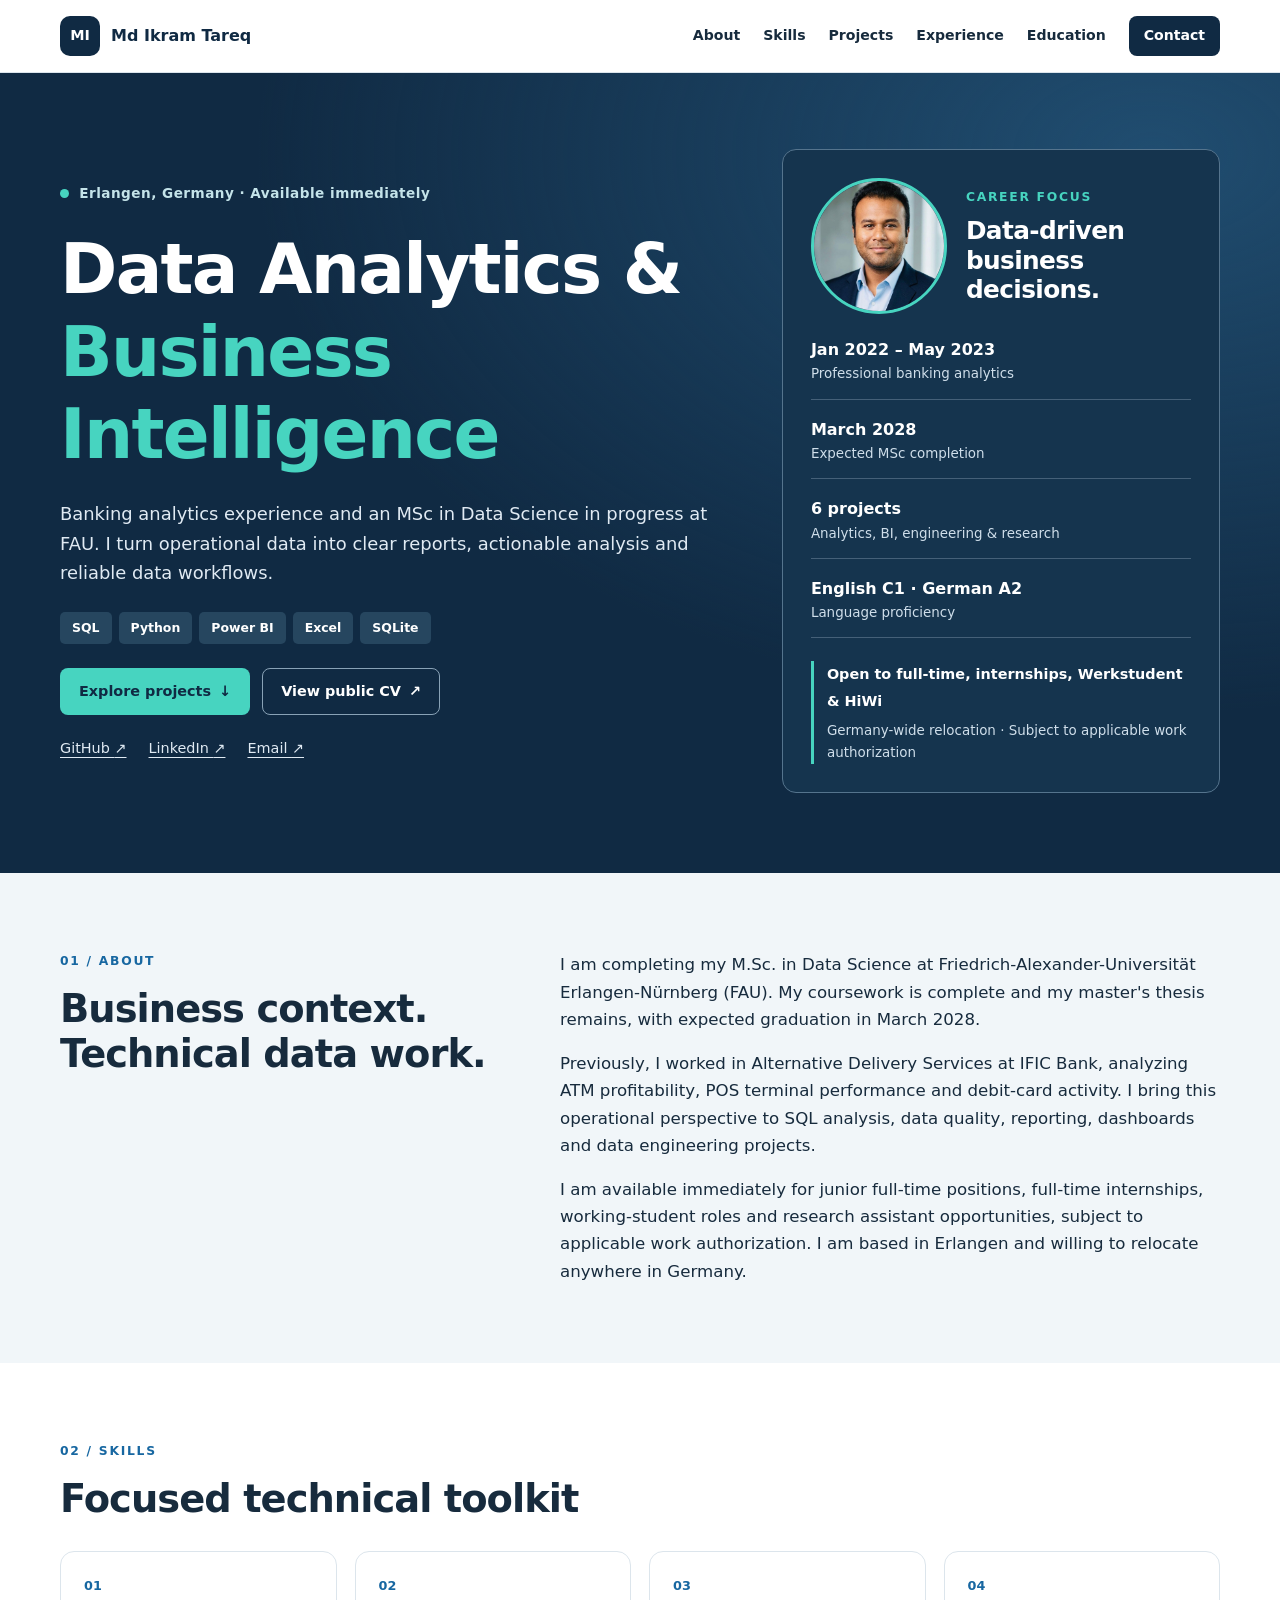
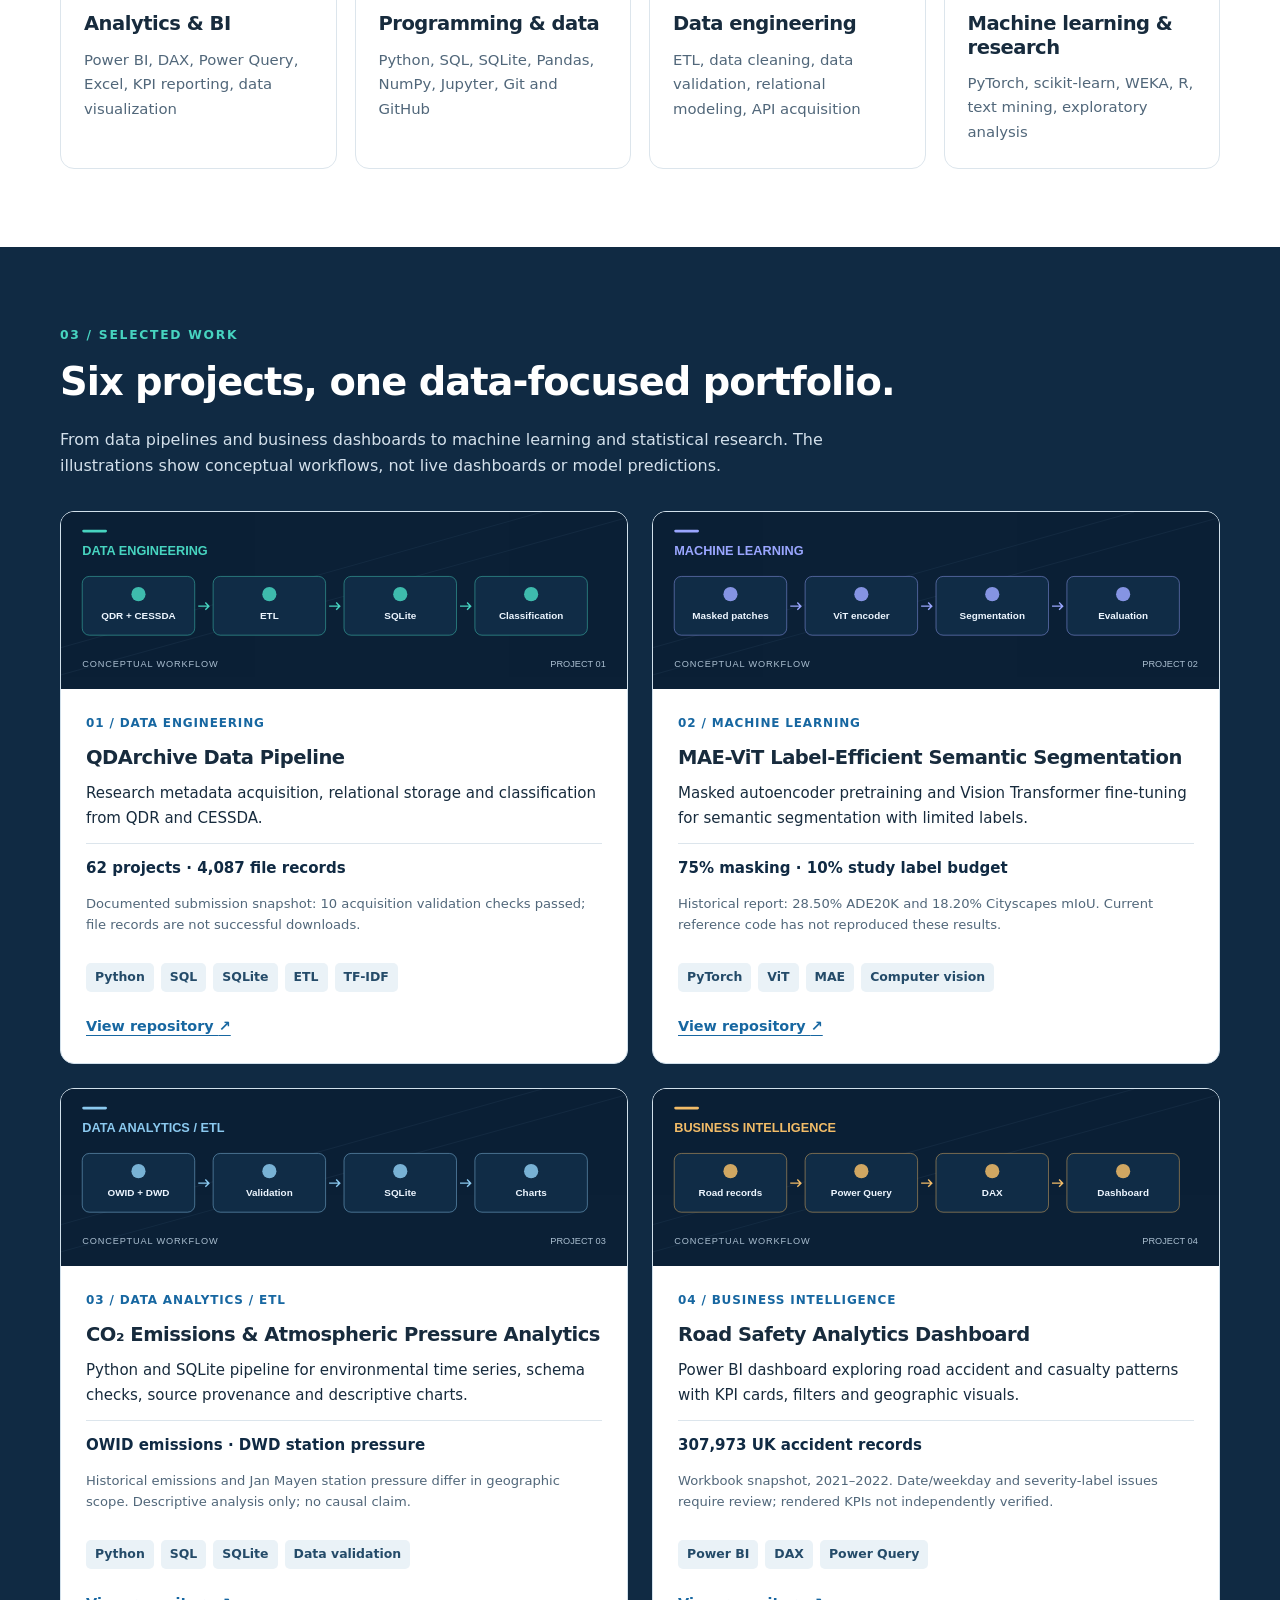
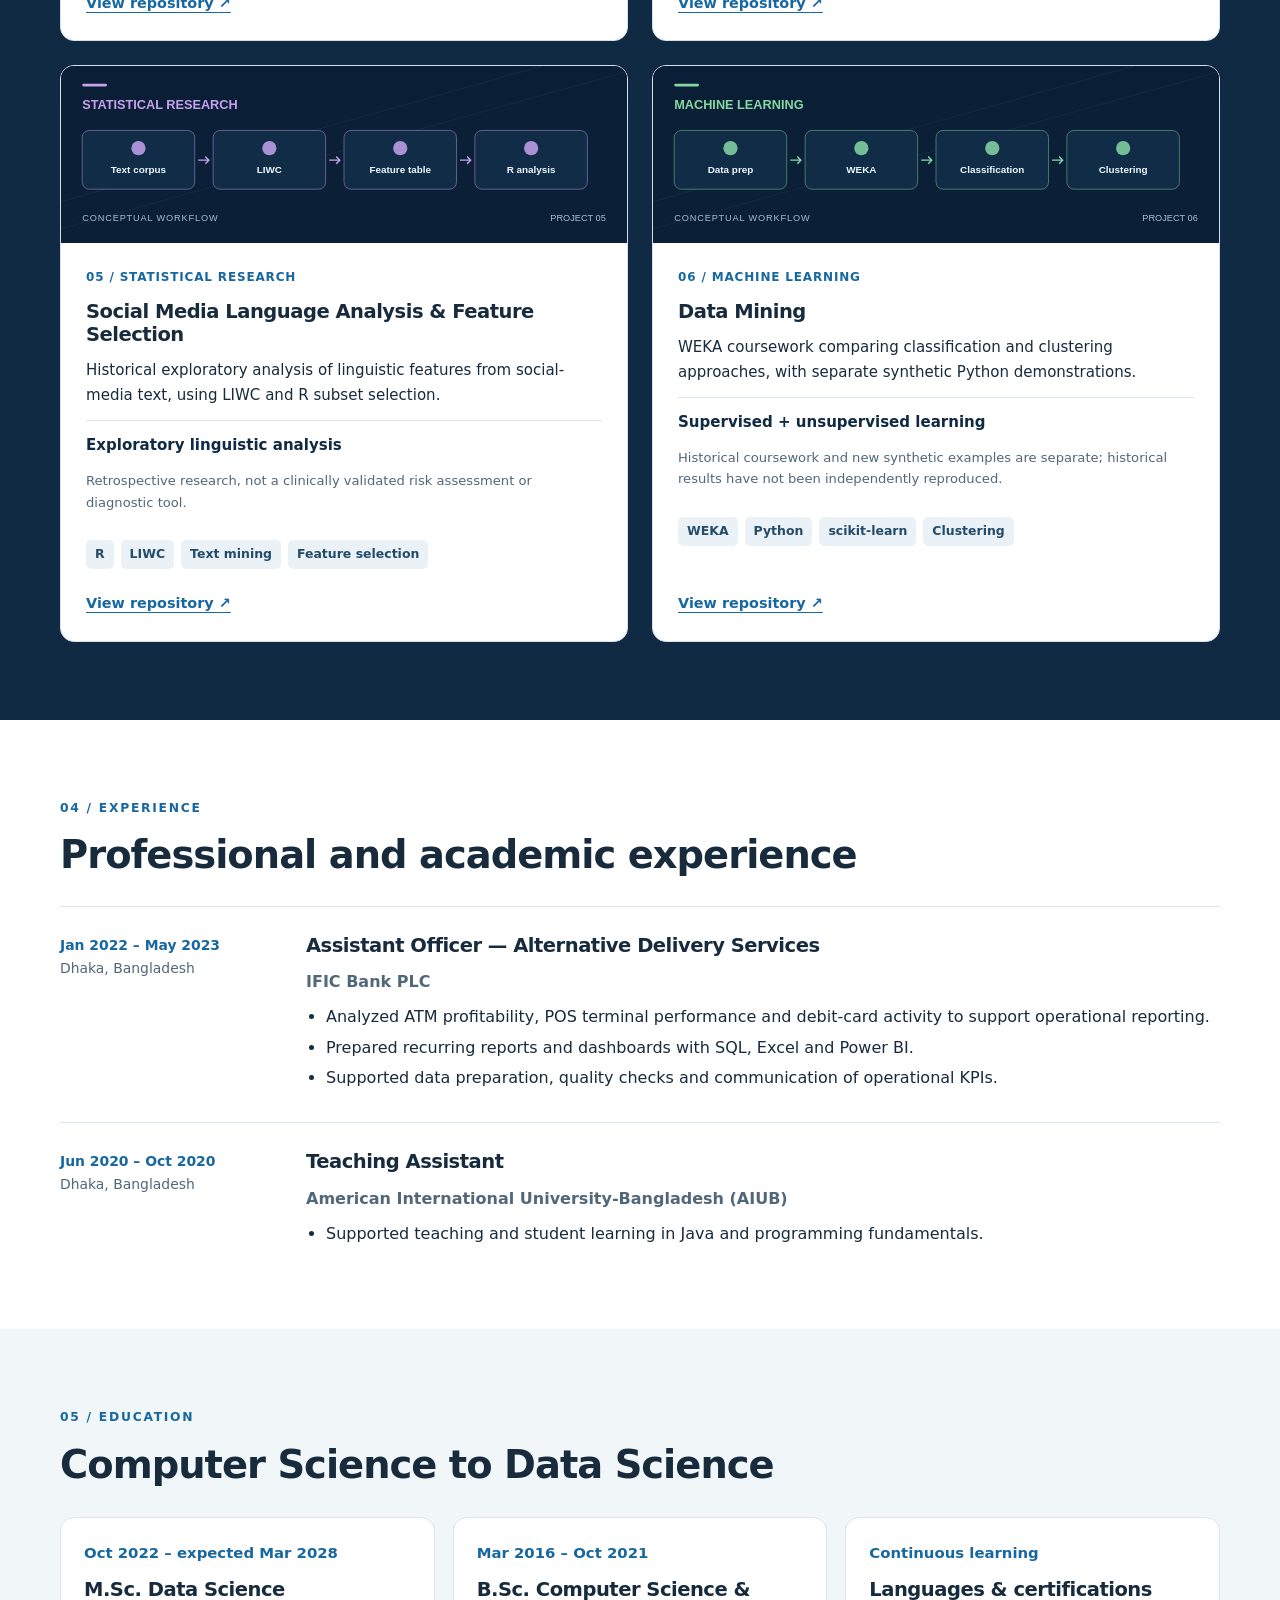
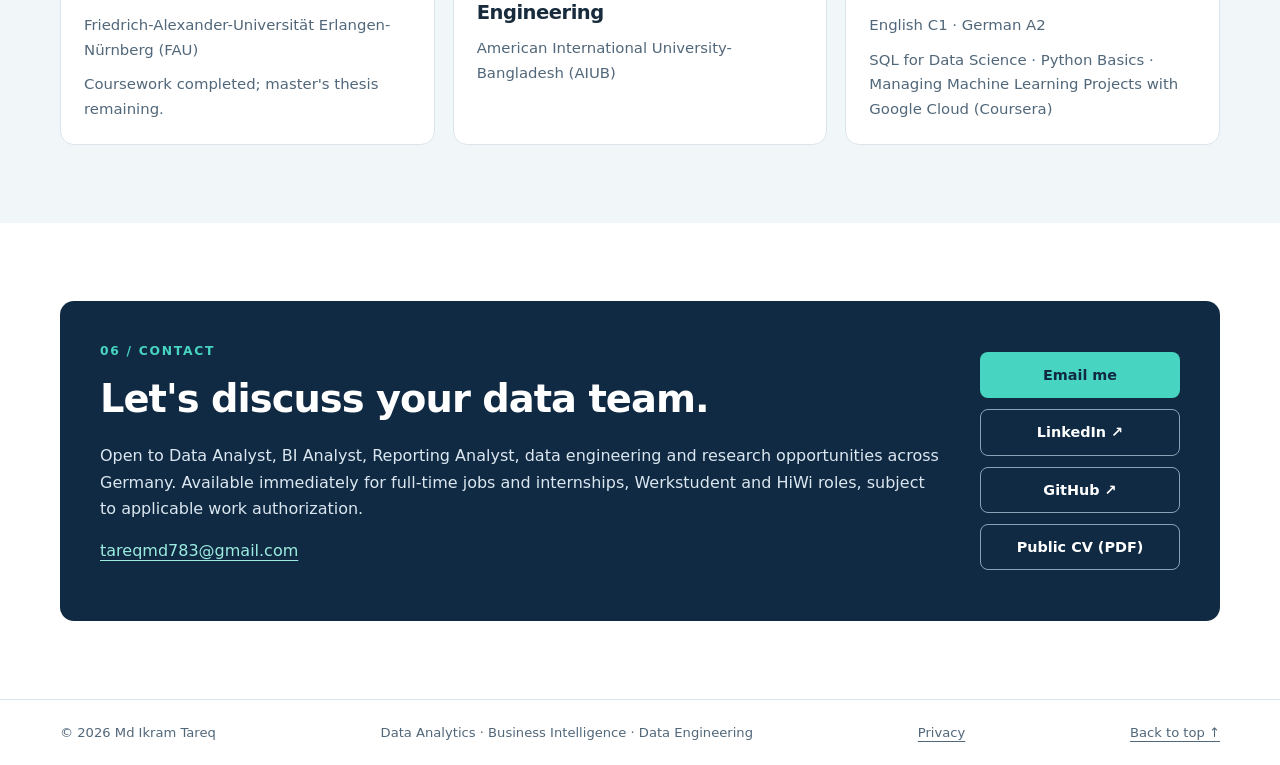
==== commit 35c73808: "Update" ====
--- a/index.html
+++ b/index.html
@@ -76,9 +76,14 @@
 </a>
 </div>
 </div>
-<aside class="profile-card">
+<aside class="profile-card" aria-label="Professional profile">
+<div class="profile-intro">
+<img class="profile-photo" src="assets/profile.jpg" alt="Portrait of Md Ikram Tareq" width="800" height="1067" fetchpriority="high">
+<div class="profile-heading">
 <p class="kicker">Career focus</p>
 <h2>Data-driven business decisions.</h2>
+</div>
+</div>
 <div class="profile-stats">
 <div>
 <strong>Jan 2022 – May 2023</strong>
--- a/styles.css
+++ b/styles.css
@@ -1 +1,9 @@
 :root{--navy:#102a43;--ink:#172b3d;--muted:#51677a;--blue:#1767a1;--teal:#47d4c0;--line:#dce5ec;--soft:#f1f6f9;--white:#fff;--radius:14px}*{box-sizing:border-box}html{scroll-behavior:smooth;scroll-padding-top:90px}body{margin:0;background:#fff;color:var(--ink);font-family:system-ui,-apple-system,BlinkMacSystemFont,"Segoe UI",sans-serif;font-size:16px;line-height:1.65}a{color:var(--blue);text-decoration-thickness:1px;text-underline-offset:4px}a:focus-visible,button:focus-visible{outline:3px solid #e2a844;outline-offset:4px}img{display:block;max-width:100%;height:auto}h1,h2,h3,p{margin-top:0}h1,h2,h3{line-height:1.19;letter-spacing:-.025em}h1{font-size:clamp(2.5rem,5.4vw,4.65rem);margin-bottom:24px}h2{font-size:clamp(1.85rem,3vw,2.65rem);margin-bottom:22px}h3{font-size:1.22rem;margin-bottom:12px}p{margin-bottom:16px}.container{width:min(1160px,calc(100% - 64px));margin-inline:auto}.section{padding:78px 0}.soft{background:var(--soft)}.kicker{color:var(--blue);font-size:.77rem;font-weight:750;text-transform:uppercase;letter-spacing:.14em;margin:0 0 14px}.skip-link{position:absolute;left:12px;top:-80px;background:white;padding:12px;z-index:10}.skip-link:focus{top:12px}.site-header{position:sticky;top:0;z-index:5;background:#fff;border-bottom:1px solid var(--line)}.nav-wrap{min-height:72px;display:flex;align-items:center;justify-content:space-between;gap:18px}.brand{display:flex;align-items:center;gap:11px;font-weight:750;color:var(--navy);text-decoration:none;white-space:nowrap}.brand-mark{display:grid;place-items:center;background:var(--navy);color:#fff;width:40px;height:40px;border-radius:10px;font-size:.9rem}.site-nav{display:flex;align-items:center;gap:23px}.site-nav a{font-size:.88rem;color:var(--ink);text-decoration:none;font-weight:600}.site-nav a:hover{color:var(--blue)}.site-nav .nav-cta{background:var(--navy);color:#fff;padding:8px 15px;border-radius:8px}.site-nav .nav-cta:hover{color:#fff;background:#244d6d}.menu-button{display:none;border:1px solid var(--line);background:white;padding:9px 15px;border-radius:8px;color:var(--navy);font:inherit}.hero{background:radial-gradient(ellipse at 90% 10%,#204d70 0,transparent 55%),#102a43;color:white;padding:76px 0 80px}.hero-grid{display:grid;grid-template-columns:1.52fr 1fr;gap:56px;align-items:center}.eyebrow{color:#c4e3e9;font-size:.85rem;font-weight:650;letter-spacing:.035em;margin-bottom:24px}.status-dot{display:inline-block;width:9px;height:9px;border-radius:50%;background:var(--teal);margin-right:5px}.hero h1 span{color:var(--teal)}.hero-lead{font-size:1.12rem;max-width:650px;color:#e0eaf3}.tags{display:flex;flex-wrap:wrap;gap:7px;margin:15px 0}.tags span{font-size:.78rem;font-weight:600;background:#eaf2f7;color:#244b69;border-radius:5px;padding:4px 9px}.hero-tags{margin:24px 0}.hero-tags span{background:#26465f;color:#fff;padding:6px 12px}.actions,.social-links{display:flex;align-items:center;flex-wrap:wrap;gap:12px}.button{display:inline-flex;align-items:center;justify-content:center;gap:8px;border-radius:8px;padding:12px 18px;font-weight:700;text-decoration:none;border:1px solid transparent;font-size:.9rem;line-height:1.4}.primary{background:var(--teal);color:#102a43}.primary:hover{background:#8be4d8}.secondary{border-color:#89a2b6;color:#fff;background:transparent}.secondary:hover{background:#29495f}.social-links{gap:22px;margin-top:22px}.social-links a{color:#e0eaf3;font-size:.9rem}.profile-card{padding:28px;border:1px solid #55748d;border-radius:var(--radius);background:#15344e}.profile-card .kicker,.contact-panel .kicker,.projects-section .kicker{color:var(--teal)}.profile-card h2{font-size:1.55rem}.profile-stats{display:grid;gap:17px;margin:23px 0}.profile-stats div{border-bottom:1px solid #456078;padding-bottom:13px}.profile-stats strong,.profile-stats span,.availability span{display:block}.profile-stats strong{color:#fff;font-size:1rem}.profile-stats span,.availability span{font-size:.84rem;color:#cfdeea}.availability{border-left:3px solid var(--teal);padding:0 0 0 13px}.availability strong{font-size:.9rem}.availability span{margin-top:6px}.split{display:grid;grid-template-columns:.8fr 1.2fr;gap:60px}.prose{font-size:1.04rem;max-width:760px}.prose p:last-child{margin-bottom:0}.skills-grid,.education-grid{display:grid;grid-template-columns:repeat(4,1fr);gap:18px;margin-top:30px}.skill,.education-card{border:1px solid var(--line);padding:23px;border-radius:var(--radius);background:white}.skill-num{display:block;color:var(--blue);font-size:.8rem;font-weight:750;margin-bottom:16px}.skill p,.education-card p{font-size:.93rem;color:var(--muted);margin-bottom:0}.projects-section{background:#102a43;color:#fff}.section-lead{max-width:780px;color:#d3e0eb;margin-bottom:32px}.project-grid{display:grid;grid-template-columns:repeat(2,minmax(0,1fr));gap:24px}.project-card{background:#fff;color:var(--ink);border-radius:var(--radius);overflow:hidden;display:flex;flex-direction:column;border:1px solid #d1e0eb}.project-card img{width:100%;height:auto;background:#0b2036;aspect-ratio:16/5}.project-body{padding:25px;display:flex;flex-direction:column;flex:1}.project-meta{font-size:.75rem;font-weight:750;text-transform:uppercase;letter-spacing:.07em;color:var(--blue);margin-bottom:12px}.project-body p{font-size:.94rem;margin-bottom:12px}.project-body .project-metric{color:var(--navy);font-weight:700;padding-top:12px;border-top:1px solid var(--line)}.project-body .project-note{color:var(--muted);font-size:.82rem}.project-link{display:inline-block;align-self:flex-start;font-weight:700;font-size:.9rem;margin-top:auto;padding-top:8px}.timeline{margin-top:28px}.timeline article{display:grid;grid-template-columns:220px 1fr;gap:26px;border-top:1px solid var(--line);padding:27px 0}.timeline article:last-child{padding-bottom:0}.date{font-size:.87rem;font-weight:750;color:var(--blue)}.date span{color:var(--muted);font-weight:400}.company{color:var(--muted);font-weight:600;margin-bottom:9px}.timeline ul{padding-left:20px;margin:0}.timeline li{margin:4px 0}.education-grid{grid-template-columns:repeat(3,1fr)}.education-card .date{color:var(--blue);margin-bottom:12px}.education-card .muted{margin-top:10px}.contact-panel{background:var(--navy);color:#fff;border-radius:var(--radius);padding:40px;display:grid;grid-template-columns:1fr 200px;gap:40px;align-items:center}.contact-panel p{color:#dbe7f0}.contact-email a{color:#9cece0;overflow-wrap:anywhere}.contact-buttons{display:grid;gap:11px}footer{border-top:1px solid var(--line);padding:22px 0;color:var(--muted);font-size:.82rem}.footer-inner{display:flex;flex-wrap:wrap;gap:12px 24px;justify-content:space-between}footer a{color:var(--muted)}@media(max-width:960px){.site-nav{gap:12px}.hero-grid{gap:30px}.skills-grid{grid-template-columns:repeat(2,1fr)}.education-grid{grid-template-columns:1fr 1fr}.split{gap:30px}}@media(max-width:760px){.container{width:calc(100% - 36px)}.section{padding:48px 0}.nav-wrap{flex-wrap:wrap;padding:12px 0;min-height:64px}.site-nav{width:100%;flex-wrap:wrap;gap:15px}.js .menu-button{display:block}.js .site-nav{display:none}.js .site-nav.open{display:flex}.site-nav .nav-cta{padding:5px 12px}.hero{padding:46px 0}.hero-grid,.split,.contact-panel{grid-template-columns:1fr;gap:27px}.hero h1{font-size:clamp(2.3rem,8vw,3.8rem)}.project-grid,.education-grid{grid-template-columns:1fr}.timeline article{grid-template-columns:1fr;gap:10px}.contact-panel{padding:25px}.project-body{padding:20px}.profile-card{padding:23px}.contact-buttons{grid-template-columns:1fr 1fr}}@media(max-width:400px){.skills-grid{grid-template-columns:1fr}.contact-buttons{grid-template-columns:1fr}.button{padding:11px 13px}.brand{font-size:.9rem}.brand-mark{width:34px;height:34px}}@media(prefers-reduced-motion:reduce){html{scroll-behavior:auto}*{animation:none!important;transition:none!important}}
+
+/* Homepage portrait — original photograph, locally hosted. */
+.profile-intro{display:flex;align-items:center;gap:19px}
+.profile-photo{width:136px;height:136px;flex:0 0 136px;border-radius:50%;object-fit:cover;object-position:50% 25%;border:3px solid var(--teal);background:#26465f}
+.profile-heading{min-width:0}.profile-heading .kicker{margin-bottom:9px}.profile-heading h2{margin-bottom:0}
+@media(min-width:761px) and (max-width:1050px){.profile-intro{flex-direction:column;text-align:center;gap:15px}}
+@media(max-width:440px){.profile-photo{width:116px;height:116px;flex-basis:116px}.profile-intro{gap:14px}.profile-heading h2{font-size:1.25rem}}
+@media(max-width:330px){.profile-intro{flex-direction:column;text-align:center}}
